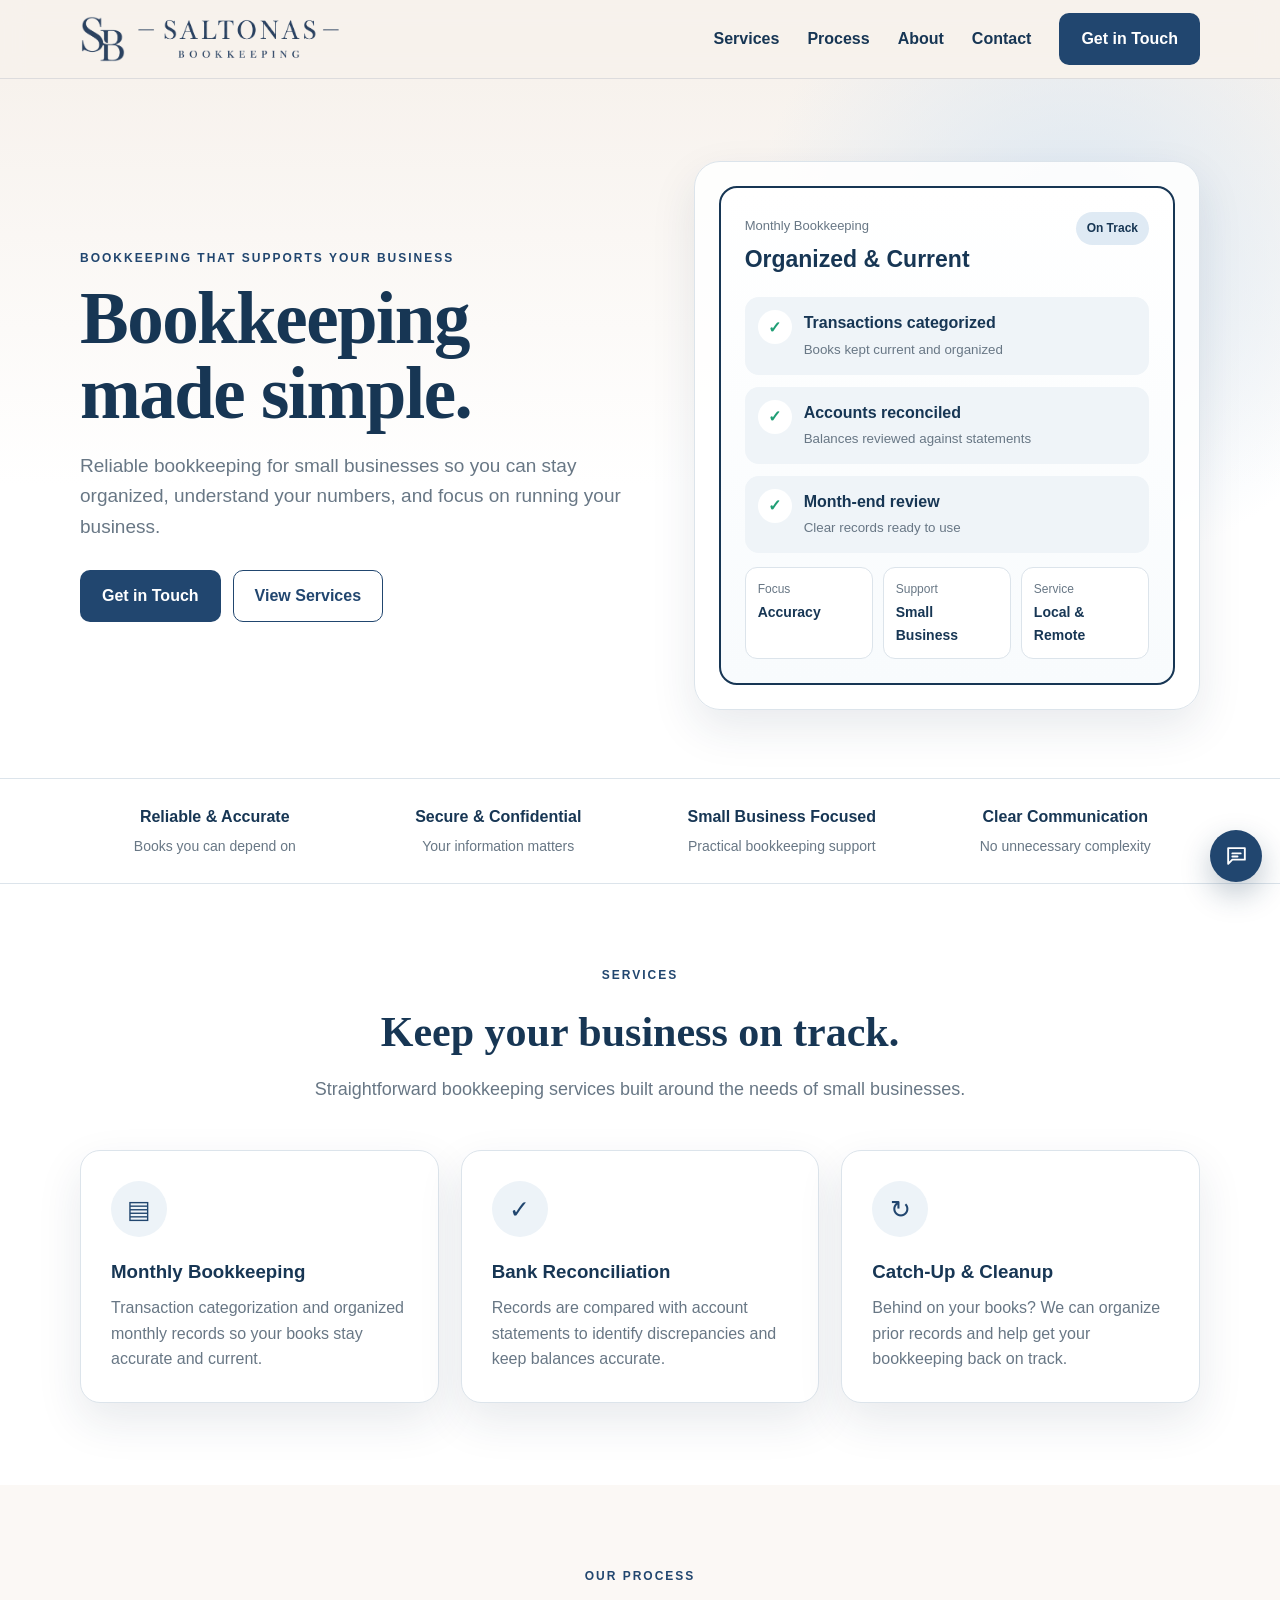
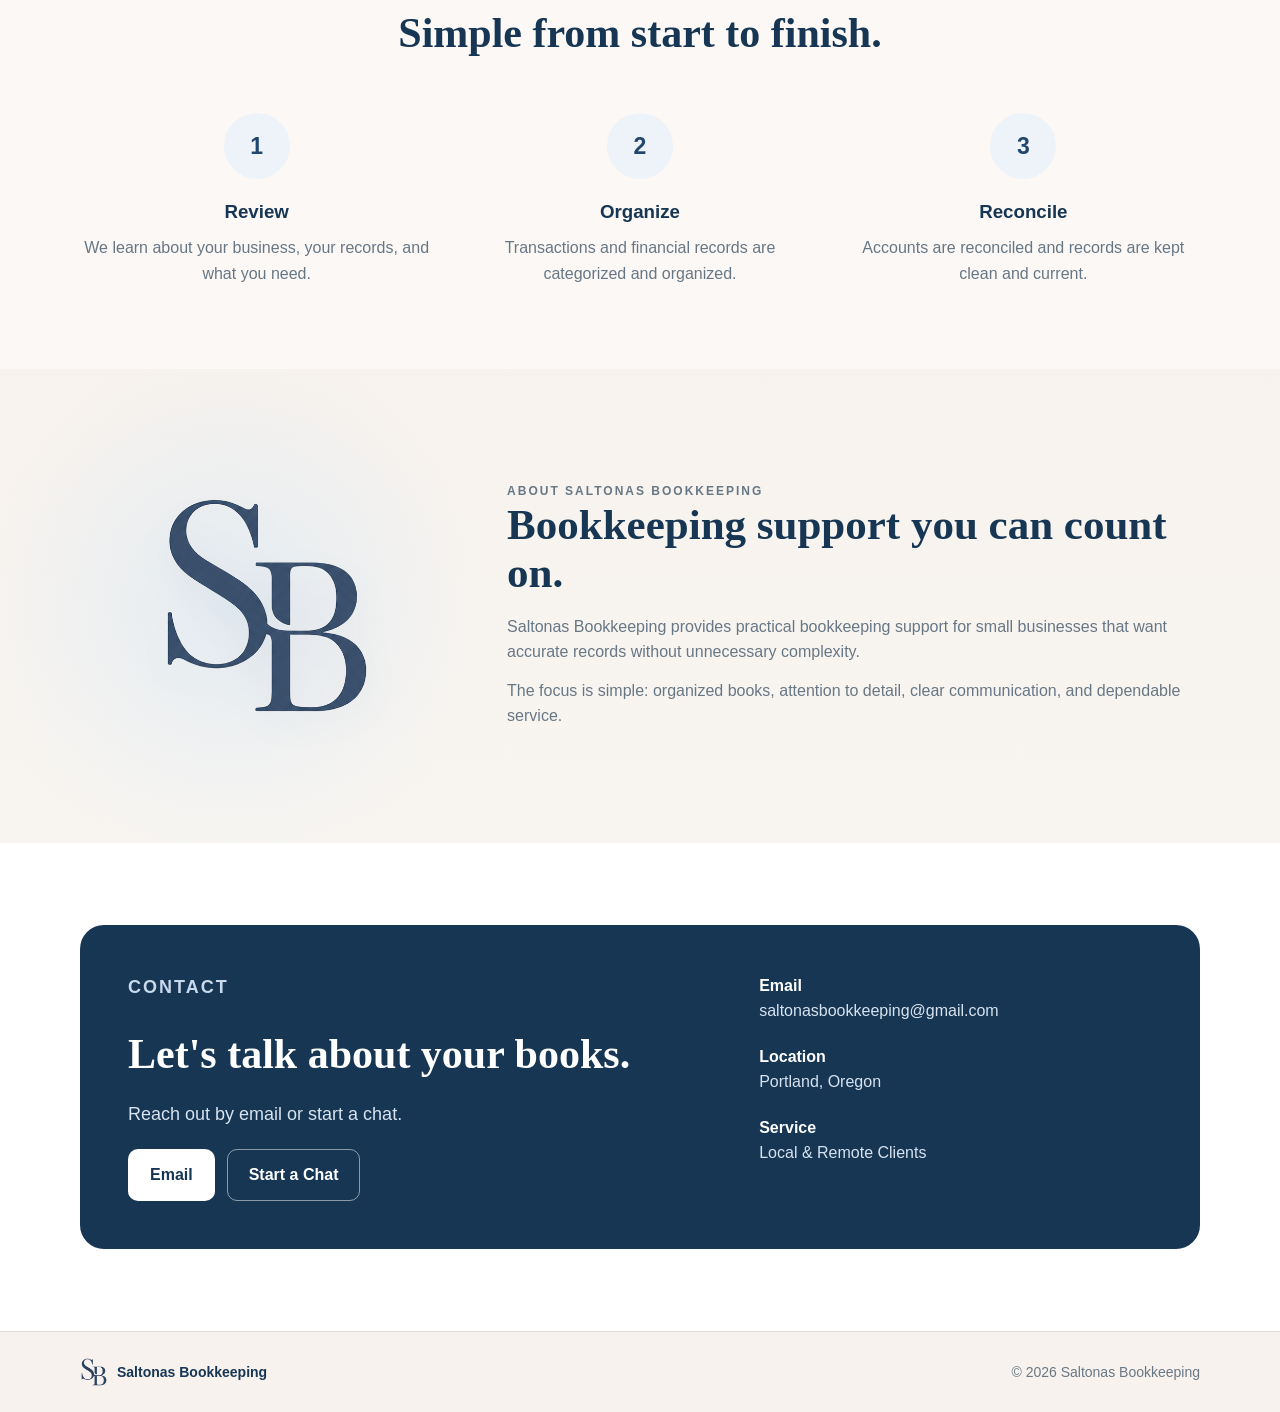
==== index.html @ 68fd4214 "Add files via upload Add Saltonas Bookkeeping website" ====
<!DOCTYPE html>
<html lang="en">
<head>
  <meta charset="UTF-8" />
  <meta name="viewport" content="width=device-width, initial-scale=1.0" />
  <meta name="theme-color" content="#f7f2ed" />
  <title>Saltonas Bookkeeping | Bookkeeping for Small Businesses</title>
  <meta name="description" content="Reliable bookkeeping for small businesses. Monthly bookkeeping, bank reconciliation, and catch-up bookkeeping." />
  <link rel="stylesheet" href="styles.css" />
</head>
<body>
  <header class="site-header">
    <div class="container header-row">
      <a class="brand" href="#top" aria-label="Saltonas Bookkeeping home">
        <img class="brand-mark" src="logo-mark-transparent.png" alt="" />
        <img class="brand-wordmark" src="logo-wordmark-transparent.png" alt="Saltonas Bookkeeping" />
      </a>

      <nav class="desktop-nav" aria-label="Primary navigation">
        <a href="#services">Services</a>
        <a href="#process">Process</a>
        <a href="#about">About</a>
        <a href="#contact">Contact</a>
      </nav>

      <a class="button header-cta" href="#contact">Get in Touch</a>

      <button class="menu-button" id="menuButton" type="button" aria-expanded="false" aria-controls="mobileMenu" aria-label="Open menu">
        <span></span><span></span><span></span>
      </button>
    </div>

    <nav class="mobile-menu" id="mobileMenu" aria-label="Mobile navigation">
      <a href="#services">Services</a>
      <a href="#process">Process</a>
      <a href="#about">About</a>
      <a href="#contact">Contact</a>
    </nav>
  </header>

  <main id="top">
    <section class="hero">
      <div class="container hero-grid">
        <div class="hero-copy">
          <p class="eyebrow">BOOKKEEPING THAT SUPPORTS YOUR BUSINESS</p>
          <h1>Bookkeeping<br />made simple.</h1>
          <p class="hero-text">
            Reliable bookkeeping for small businesses so you can stay organized,
            understand your numbers, and focus on running your business.
          </p>
          <div class="hero-actions">
            <a class="button" href="#contact">Get in Touch</a>
            <a class="button secondary" href="#services">View Services</a>
          </div>
        </div>

        <div class="hero-visual">
          <div class="hero-panel">
            <div class="hero-panel-head">
              <div>
                <span class="muted">Monthly Bookkeeping</span>
                <strong>Organized &amp; Current</strong>
              </div>
              <span class="status-pill">On Track</span>
            </div>

            <div class="checklist">
              <div class="check-row">
                <span class="check">✓</span>
                <div><strong>Transactions categorized</strong><small>Books kept current and organized</small></div>
              </div>
              <div class="check-row">
                <span class="check">✓</span>
                <div><strong>Accounts reconciled</strong><small>Balances reviewed against statements</small></div>
              </div>
              <div class="check-row">
                <span class="check">✓</span>
                <div><strong>Month-end review</strong><small>Clear records ready to use</small></div>
              </div>
            </div>

            <div class="mini-grid">
              <div><span>Focus</span><strong>Accuracy</strong></div>
              <div><span>Support</span><strong>Small Business</strong></div>
              <div><span>Service</span><strong>Local &amp; Remote</strong></div>
            </div>
          </div>
        </div>
      </div>
    </section>

    <section class="trust-strip">
      <div class="container trust-grid">
        <div class="trust-item"><strong>Reliable &amp; Accurate</strong><span>Books you can depend on</span></div>
        <div class="trust-item"><strong>Secure &amp; Confidential</strong><span>Your information matters</span></div>
        <div class="trust-item mobile-optional"><strong>Small Business Focused</strong><span>Practical bookkeeping support</span></div>
        <div class="trust-item mobile-optional"><strong>Clear Communication</strong><span>No unnecessary complexity</span></div>
      </div>
    </section>

    <section class="section services-section" id="services">
      <div class="container">
        <div class="section-heading">
          <p class="eyebrow">SERVICES</p>
          <h2>Keep your business on track.</h2>
          <p>Straightforward bookkeeping services built around the needs of small businesses.</p>
        </div>

        <div class="cards">
          <article class="card">
            <div class="icon">▤</div>
            <h3>Monthly Bookkeeping</h3>
            <p>Transaction categorization and organized monthly records so your books stay accurate and current.</p>
          </article>
          <article class="card">
            <div class="icon">✓</div>
            <h3>Bank Reconciliation</h3>
            <p>Records are compared with account statements to identify discrepancies and keep balances accurate.</p>
          </article>
          <article class="card">
            <div class="icon">↻</div>
            <h3>Catch-Up &amp; Cleanup</h3>
            <p>Behind on your books? We can organize prior records and help get your bookkeeping back on track.</p>
          </article>
        </div>
      </div>
    </section>

    <section class="section process-section" id="process">
      <div class="container">
        <div class="section-heading">
          <p class="eyebrow">OUR PROCESS</p>
          <h2>Simple from start to finish.</h2>
        </div>

        <div class="process-grid">
          <div class="step">
            <div class="step-number">1</div>
            <div><h3>Review</h3><p>We learn about your business, your records, and what you need.</p></div>
          </div>
          <div class="step">
            <div class="step-number">2</div>
            <div><h3>Organize</h3><p>Transactions and financial records are categorized and organized.</p></div>
          </div>
          <div class="step">
            <div class="step-number">3</div>
            <div><h3>Reconcile</h3><p>Accounts are reconciled and records are kept clean and current.</p></div>
          </div>
        </div>
      </div>
    </section>

    <section class="section about-section" id="about">
      <div class="container about-grid">
        <div class="about-mark-shell" aria-hidden="true">
          <img src="logo-mark-transparent.png" alt="" />
        </div>

        <div>
          <p class="eyebrow">ABOUT SALTONAS BOOKKEEPING</p>
          <h2>Bookkeeping support you can count on.</h2>
          <p>
            Saltonas Bookkeeping provides practical bookkeeping support for small businesses
            that want accurate records without unnecessary complexity.
          </p>
          <p>
            The focus is simple: organized books, attention to detail, clear communication,
            and dependable service.
          </p>
        </div>
      </div>
    </section>

    <section class="section contact-section" id="contact">
      <div class="container">
        <div class="contact-card">
          <div>
            <p class="eyebrow light">CONTACT</p>
            <h2>Let's talk about your books.</h2>
            <p>Reach out by email or start a chat.</p>
            <div class="contact-actions">
              <a class="button light-button" href="mailto:saltonasbookkeeping@gmail.com">Email</a>
              <button class="button ghost-button" type="button" onclick="openChat()">Start a Chat</button>
            </div>
          </div>

          <div class="contact-details">
            <p><strong>Email</strong><br />saltonasbookkeeping@gmail.com</p>
            <p><strong>Location</strong><br />Portland, Oregon</p>
            <p><strong>Service</strong><br />Local &amp; Remote Clients</p>
          </div>
        </div>
      </div>
    </section>
  </main>

  <a href="#contact" class="floating-chat" aria-label="Chat with Saltonas Bookkeeping">
    <svg viewBox="0 0 24 24" aria-hidden="true"><path d="M4 4h16v11H8l-4 4V4zm4 5h8M8 12h5" /></svg>
  </a>

  <footer>
    <div class="container footer-grid">
      <div class="footer-brand">
        <img src="logo-mark-transparent.png" alt="" />
        <span>Saltonas Bookkeeping</span>
      </div>
      <span>© 2026 Saltonas Bookkeeping</span>
    </div>
  </footer>

  <script>
    const menuButton = document.getElementById('menuButton');
    const mobileMenu = document.getElementById('mobileMenu');

    menuButton.addEventListener('click', () => {
      const open = mobileMenu.classList.toggle('open');
      menuButton.setAttribute('aria-expanded', String(open));
      menuButton.classList.toggle('open', open);
    });

    mobileMenu.querySelectorAll('a').forEach(a => {
      a.addEventListener('click', () => {
        mobileMenu.classList.remove('open');
        menuButton.classList.remove('open');
        menuButton.setAttribute('aria-expanded', 'false');
      });
    });

    function openChat() {
      document.getElementById('contact').scrollIntoView({behavior:'smooth'});
    }
  </script>
</body>
</html>
---- styles.css ----
:root{
  --navy:#21466f;
  --navy-dark:#173654;
  --blue:#2f5f91;
  --blue-soft:#dfeaf4;
  --paper:#f7f2ed;
  --paper-2:#fbf8f5;
  --white:#ffffff;
  --text:#2a3a49;
  --muted:#687785;
  --border:#dce4eb;
  --green:#1f9e75;
  --shadow:0 18px 45px rgba(26,53,82,.10);
  --radius:20px;
}

*{box-sizing:border-box;min-width:0}
html{scroll-behavior:smooth}
body{
  margin:0;
  overflow-x:hidden;
  font-family:Arial,Helvetica,sans-serif;
  line-height:1.6;
  color:var(--text);
  background:var(--paper);
}
img,svg{display:block;max-width:100%}
a{text-decoration:none;color:inherit}
button{font:inherit}
.container{width:min(1120px,calc(100% - 32px));margin-inline:auto}

.site-header{
  position:sticky;
  top:0;
  z-index:100;
  background:rgba(247,242,237,.95);
  border-bottom:1px solid rgba(33,70,111,.12);
  backdrop-filter:blur(12px);
}
.header-row{
  height:78px;
  display:flex;
  align-items:center;
  gap:26px;
}
.brand{
  display:flex;
  align-items:center;
  gap:10px;
  flex:0 1 auto;
}
.brand-mark{width:46px;height:46px;object-fit:contain}
.brand-wordmark{width:205px;height:auto;object-fit:contain}
.desktop-nav{
  margin-left:auto;
  display:flex;
  gap:28px;
  font-weight:700;
  color:var(--navy-dark);
}
.desktop-nav a:hover{color:var(--blue)}
.header-cta{margin-left:2px}
.mobile-menu,.menu-button{display:none}

.button{
  border:1px solid transparent;
  border-radius:10px;
  background:var(--navy);
  color:white;
  padding:12px 21px;
  font-weight:800;
  cursor:pointer;
  display:inline-flex;
  align-items:center;
  justify-content:center;
  text-align:center;
  transition:.18s ease;
}
.button:hover{background:var(--navy-dark);transform:translateY(-1px)}
.button.secondary{background:transparent;color:var(--navy);border-color:var(--navy)}
.button.secondary:hover{background:rgba(33,70,111,.06)}

.hero{
  background:
    radial-gradient(circle at 84% 24%,rgba(218,231,243,.95) 0%,transparent 27%),
    linear-gradient(180deg,var(--paper) 0%,#fff 58%);
  padding:82px 0 68px;
}
.hero-grid{
  display:grid;
  grid-template-columns:minmax(0,1.05fr) minmax(0,.95fr);
  gap:54px;
  align-items:center;
}
.eyebrow{
  margin:0 0 14px;
  color:var(--navy);
  letter-spacing:2px;
  font-size:12px;
  font-weight:900;
}
.eyebrow.light{color:#c7d9eb}
h1,h2{
  font-family:Georgia,"Times New Roman",serif;
  color:var(--navy-dark);
  margin-top:0;
}
h1{
  font-size:clamp(46px,5.7vw,74px);
  line-height:1.02;
  letter-spacing:-1.5px;
  margin-bottom:20px;
}
.hero-text{
  color:var(--muted);
  font-size:19px;
  max-width:600px;
  margin:0 0 28px;
}
.hero-actions,.contact-actions{display:flex;gap:12px;flex-wrap:wrap}

.hero-visual{
  padding:24px;
  border:1px solid var(--border);
  border-radius:26px;
  background:rgba(255,255,255,.88);
  box-shadow:var(--shadow);
}
.hero-panel{
  padding:24px;
  border:2px solid var(--navy-dark);
  border-radius:18px;
  background:linear-gradient(180deg,#fff 0%,#f8fbfd 100%);
}
.hero-panel-head{
  display:flex;
  align-items:flex-start;
  justify-content:space-between;
  gap:16px;
  margin-bottom:20px;
}
.hero-panel-head strong{display:block;color:var(--navy-dark);font-size:23px;margin-top:3px}
.muted{color:var(--muted);font-size:13px}
.status-pill{
  padding:7px 11px;
  border-radius:999px;
  background:var(--blue-soft);
  color:var(--navy-dark);
  font-size:12px;
  font-weight:800;
  white-space:nowrap;
}
.checklist{display:grid;gap:12px}
.check-row{
  display:grid;
  grid-template-columns:34px minmax(0,1fr);
  gap:12px;
  align-items:start;
  padding:13px;
  border-radius:14px;
  background:#eff4f8;
}
.check{
  width:34px;height:34px;border-radius:50%;
  display:grid;place-items:center;
  color:var(--green);background:white;font-weight:900;
}
.check-row strong{display:block;color:var(--navy-dark)}
.check-row small{color:var(--muted)}
.mini-grid{display:grid;grid-template-columns:repeat(3,minmax(0,1fr));gap:10px;margin-top:14px}
.mini-grid div{padding:12px;border:1px solid var(--border);background:white;border-radius:12px}
.mini-grid span{display:block;color:var(--muted);font-size:12px}
.mini-grid strong{display:block;color:var(--navy-dark);font-size:14px;margin-top:2px}

.trust-strip{background:white;border-block:1px solid var(--border);padding:22px 0}
.trust-grid{display:grid;grid-template-columns:repeat(4,minmax(0,1fr));gap:14px;text-align:center}
.trust-item{padding:3px 8px}
.trust-item strong{display:block;color:var(--navy-dark);margin-bottom:3px}
.trust-item span{color:var(--muted);font-size:14px}

.section{padding:82px 0}
.services-section{background:#fff}
.process-section{background:var(--paper-2)}
.section-heading{text-align:center;max-width:760px;margin:0 auto 46px}
.section-heading h2{font-size:42px;margin-bottom:9px}
.section-heading p:last-child{margin:0;color:var(--muted);font-size:18px}

.cards{display:grid;grid-template-columns:repeat(3,minmax(0,1fr));gap:22px}
.card{
  background:white;
  border:1px solid var(--border);
  border-radius:var(--radius);
  box-shadow:var(--shadow);
  padding:30px;
}
.icon{
  width:56px;height:56px;border-radius:50%;
  display:grid;place-items:center;
  color:var(--navy);background:#edf3f8;font-size:25px;margin-bottom:20px
}
.card h3,.step h3{color:var(--navy-dark);margin:0 0 8px}
.card p,.step p,.about-grid p{color:var(--muted);margin:0}

.process-grid{display:grid;grid-template-columns:repeat(3,minmax(0,1fr));gap:30px;text-align:center}
.step-number{
  width:66px;height:66px;border-radius:50%;margin:0 auto 18px;
  display:grid;place-items:center;background:#edf3f8;color:var(--navy);font-weight:900;font-size:23px
}

.about-section{
  background:
    radial-gradient(circle at 18% 50%,rgba(223,234,244,.75) 0%,transparent 24%),
    linear-gradient(180deg,var(--paper) 0%,#f8f5f1 100%);
}
.about-grid{
  display:grid;
  grid-template-columns:minmax(0,.7fr) minmax(0,1.3fr);
  gap:54px;
  align-items:center;
}
.about-mark-shell{
  min-height:310px;
  display:grid;
  place-items:center;
}
.about-mark-shell img{
  width:210px;
  opacity:.92;
  filter:drop-shadow(0 12px 24px rgba(23,54,84,.08));
}
.about-grid h2{font-size:43px;line-height:1.12;margin-bottom:16px}
.about-grid p+p{margin-top:13px}

.contact-section{background:white}
.contact-card{
  display:grid;
  grid-template-columns:minmax(0,1.2fr) minmax(0,.8fr);
  gap:42px;
  padding:48px;
  border-radius:24px;
  background:var(--navy-dark);
  color:white;
}
.contact-card h2{color:white;font-size:42px;margin-bottom:12px}
.contact-card p{color:#d7e3ee;margin:0 0 20px;font-size:18px}
.light-button{background:white;color:var(--navy-dark)}
.light-button:hover{background:#eef4f8}
.ghost-button{background:transparent;border-color:rgba(255,255,255,.5)}
.ghost-button:hover{background:rgba(255,255,255,.08)}
.contact-details p{font-size:16px;word-break:break-word}
.contact-details strong{color:white}

.floating-chat{
  position:fixed;
  right:18px;
  bottom:18px;
  width:52px;
  height:52px;
  display:grid;
  place-items:center;
  border-radius:50%;
  background:var(--navy);
  box-shadow:0 12px 30px rgba(23,54,84,.28);
  z-index:90;
}
.floating-chat svg{width:25px;height:25px;fill:none;stroke:white;stroke-width:1.8;stroke-linecap:round;stroke-linejoin:round}

footer{background:var(--paper);border-top:1px solid rgba(33,70,111,.12);padding:26px 0;color:var(--muted);font-size:14px}
.footer-grid{display:flex;align-items:center;justify-content:space-between;gap:20px;flex-wrap:wrap}
.footer-brand{display:flex;align-items:center;gap:9px;color:var(--navy-dark);font-weight:800}
.footer-brand img{width:28px;height:28px;object-fit:contain}

/* Tablet */
@media(max-width:900px){
  .brand-wordmark{width:170px}
  .desktop-nav{gap:18px}
  .hero-grid,.about-grid,.contact-card{grid-template-columns:1fr}
  .cards{grid-template-columns:1fr}
}

/* Mobile — intentionally simplified */
@media(max-width:700px){
  .container{width:min(100% - 24px,1120px)}
  .site-header{position:sticky}
  .header-row{height:64px;gap:10px}
  .brand{gap:7px}
  .brand-mark{width:38px;height:38px}
  .brand-wordmark{width:138px}
  .desktop-nav,.header-cta{display:none}

  .menu-button{
    margin-left:auto;
    display:flex;
    width:42px;height:42px;
    padding:9px;
    border:1px solid rgba(33,70,111,.18);
    border-radius:10px;
    background:rgba(255,255,255,.65);
    flex-direction:column;
    justify-content:center;
    gap:5px;
    cursor:pointer;
  }
  .menu-button span{
    width:100%;height:2px;background:var(--navy-dark);border-radius:2px;transition:.18s ease;
  }
  .mobile-menu{
    display:none;
    position:absolute;
    left:12px;right:12px;top:58px;
    padding:10px;
    border:1px solid var(--border);
    border-radius:14px;
    background:rgba(255,255,255,.98);
    box-shadow:var(--shadow);
  }
  .mobile-menu.open{display:grid}
  .mobile-menu a{
    padding:11px 12px;
    border-radius:9px;
    font-weight:800;
    color:var(--navy-dark);
  }
  .mobile-menu a:hover{background:#edf3f8}

  .hero{padding:44px 0 42px}
  .hero-grid{display:block}
  .hero-visual{display:none}
  h1{font-size:42px;letter-spacing:-.8px;margin-bottom:15px}
  .eyebrow{font-size:11px;letter-spacing:1.5px}
  .hero-text{font-size:17px;margin-bottom:23px}
  .hero-actions{flex-direction:column}
  .hero-actions .button{width:100%}

  .trust-strip{padding:18px 0}
  .trust-grid{grid-template-columns:1fr 1fr;gap:10px}
  .trust-item{padding:9px 7px;border:1px solid var(--border);border-radius:12px;background:#fff}
  .trust-item strong{font-size:13px}
  .trust-item span{font-size:12px}
  .mobile-optional{display:none}

  .section{padding:54px 0}
  .section-heading{margin-bottom:30px;text-align:left}
  .section-heading h2{font-size:32px}
  .section-heading p:last-child{font-size:16px}
  .cards{gap:14px}
  .card{padding:21px}
  .icon{width:48px;height:48px;font-size:21px;margin-bottom:14px}

  .process-grid{display:grid;grid-template-columns:1fr;gap:14px;text-align:left}
  .step{
    display:grid;
    grid-template-columns:48px minmax(0,1fr);
    gap:14px;
    align-items:start;
    padding:18px;
    border:1px solid var(--border);
    border-radius:14px;
    background:white;
  }
  .step-number{width:48px;height:48px;margin:0;font-size:18px}

  .about-grid{display:block}
  .about-mark-shell{display:none}
  .about-grid h2{font-size:32px}

  .contact-card{padding:26px;gap:25px}
  .contact-card h2{font-size:32px}
  .contact-card p{font-size:16px}
  .contact-actions{flex-direction:column}
  .contact-actions .button{width:100%}

  .floating-chat{width:48px;height:48px;right:12px;bottom:12px}

  footer{padding:20px 0}
  .footer-grid{display:block;text-align:center}
  .footer-brand{justify-content:center;margin-bottom:6px}
}

/* Very small phones */
@media(max-width:390px){
  .container{width:min(100% - 20px,1120px)}
  .brand-mark{width:34px;height:34px}
  .brand-wordmark{width:125px}
  h1{font-size:37px}
  .hero-text{font-size:16px}
  .trust-grid{grid-template-columns:1fr}
  .section-heading h2,.about-grid h2,.contact-card h2{font-size:29px}
}
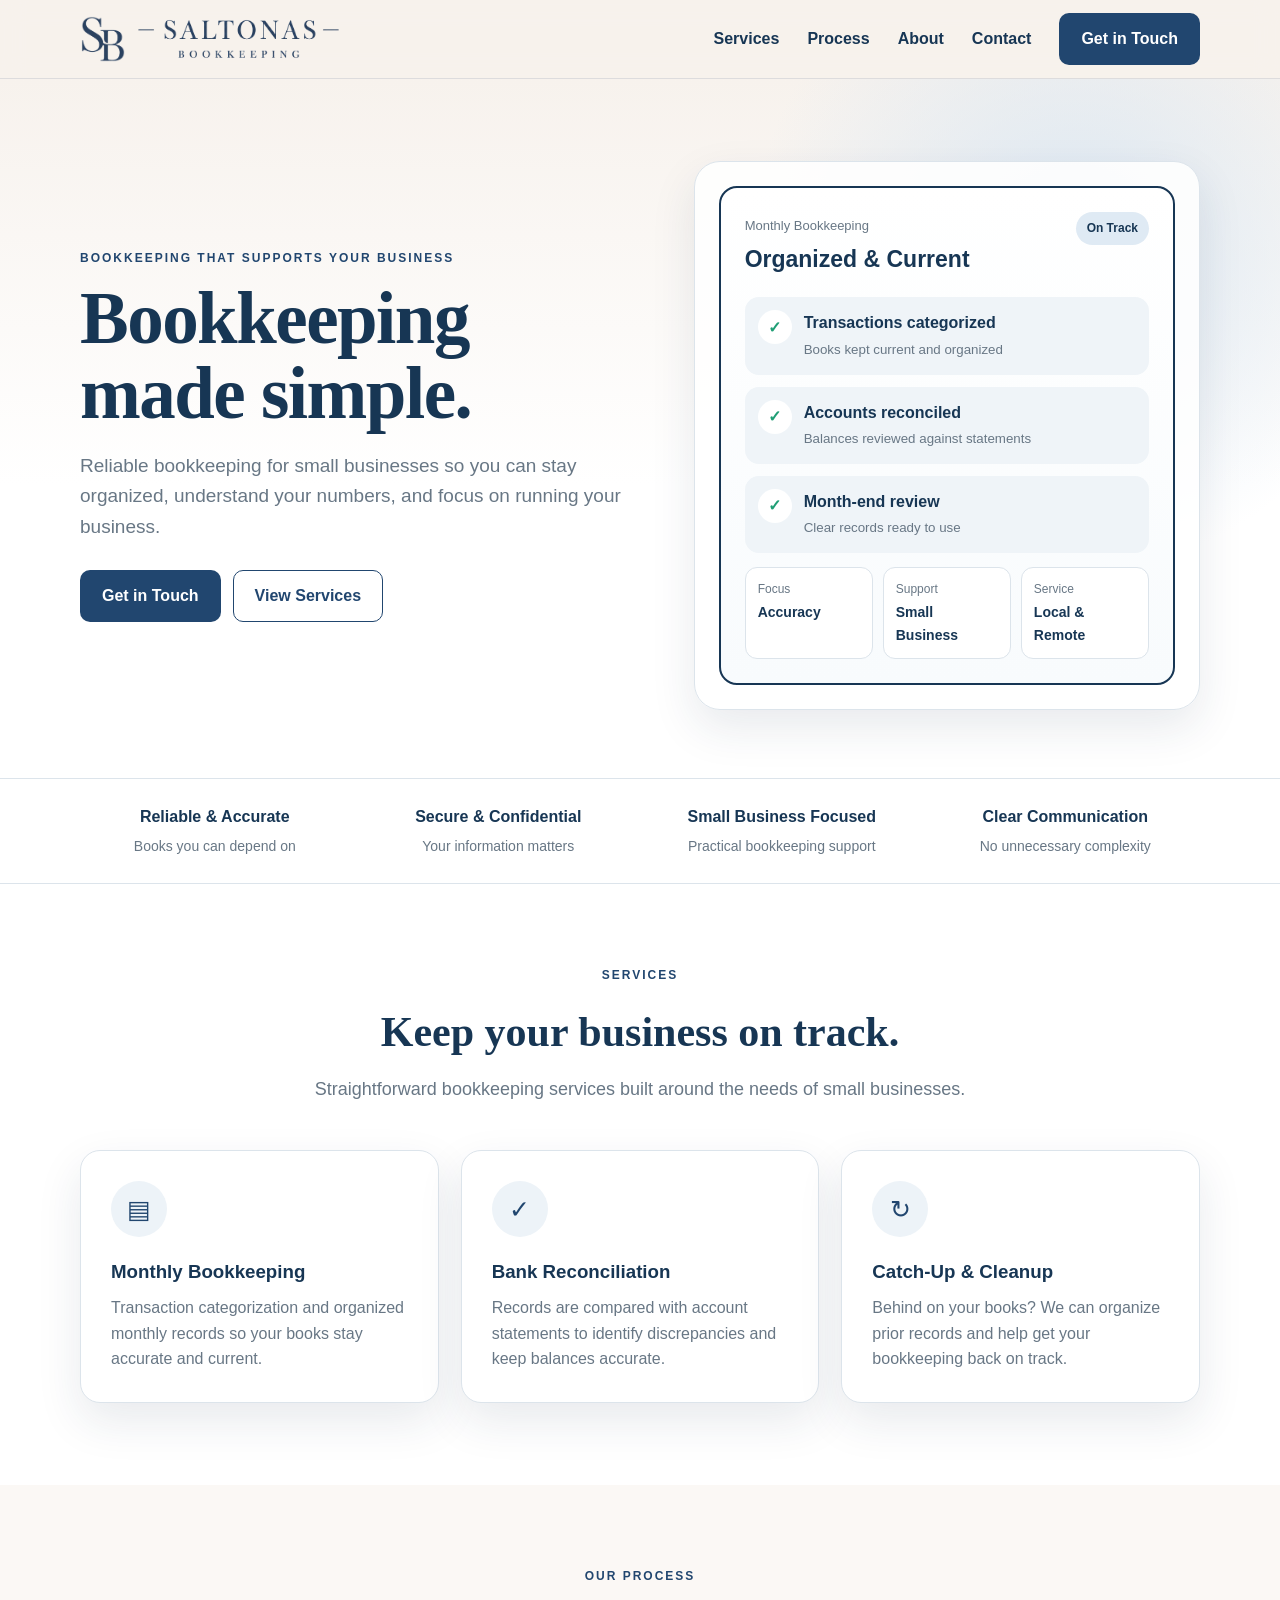
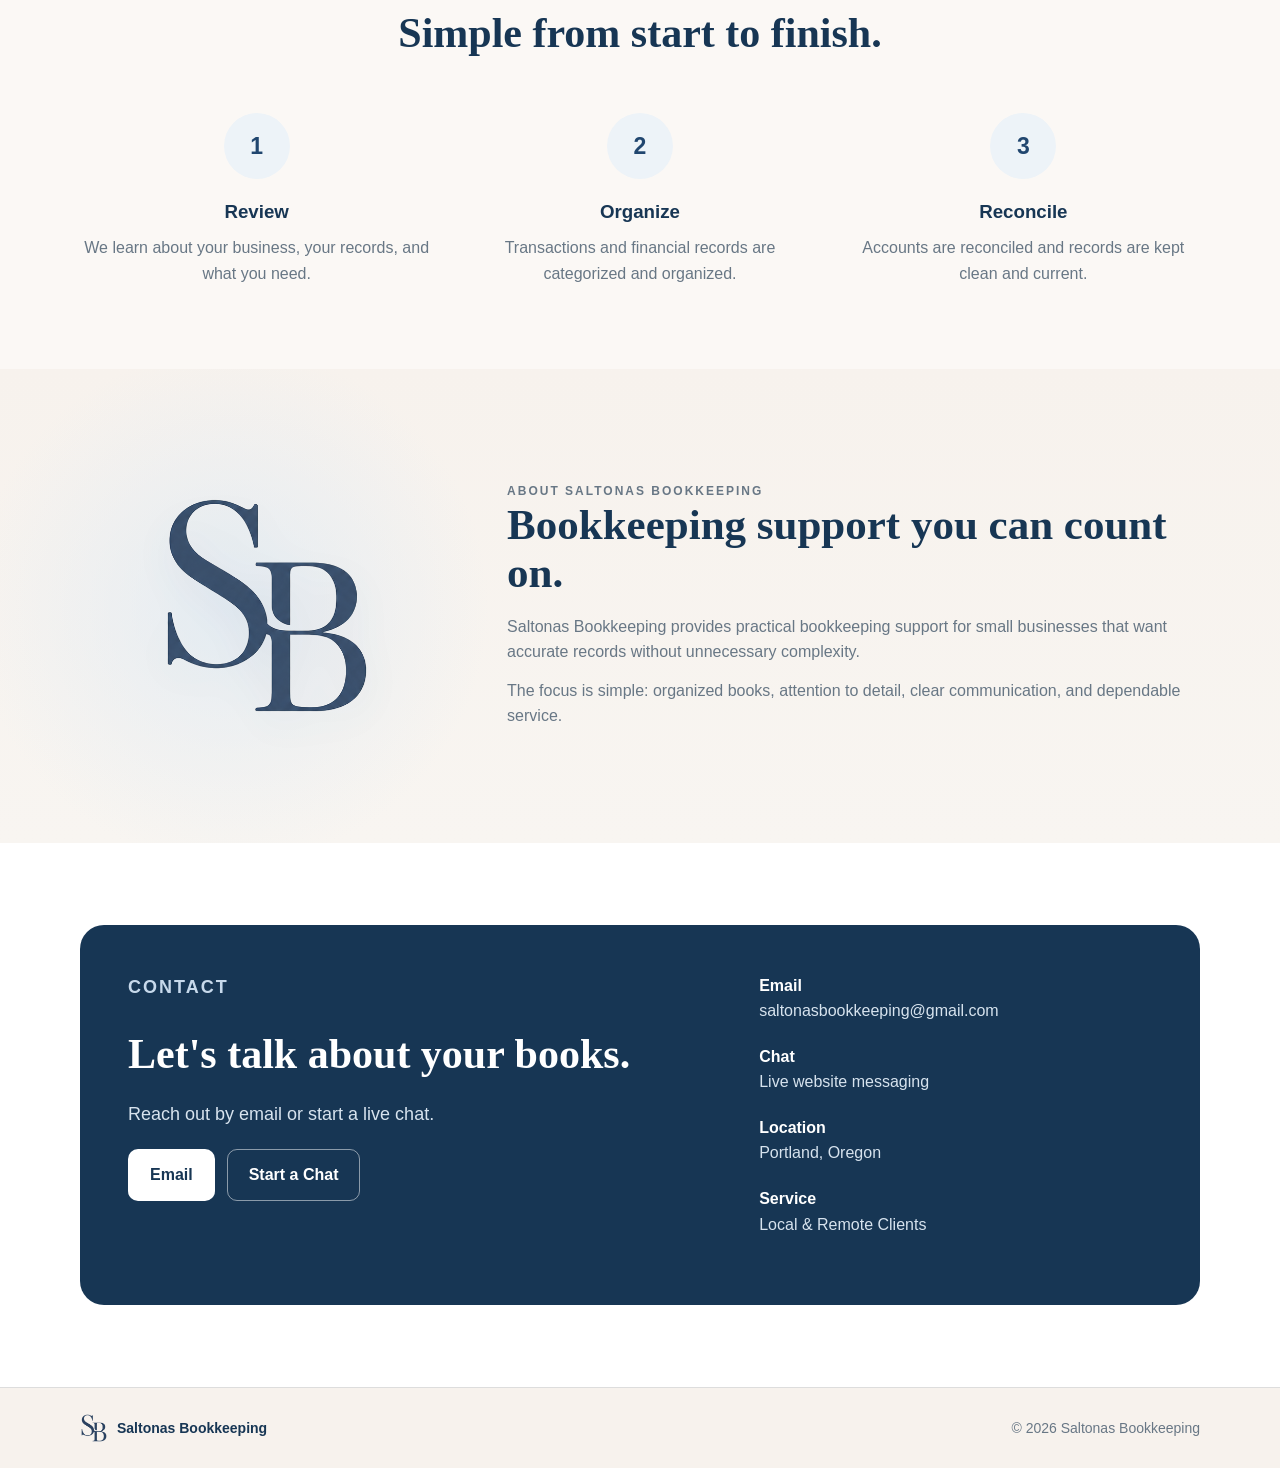
==== commit c0a70bed: "Add files via upload crisp added, other small fixes" ====
--- a/index.html
+++ b/index.html
@@ -25,7 +25,8 @@
 
       <a class="button header-cta" href="#contact">Get in Touch</a>
 
-      <button class="menu-button" id="menuButton" type="button" aria-expanded="false" aria-controls="mobileMenu" aria-label="Open menu">
+      <button class="menu-button" id="menuButton" type="button"
+              aria-expanded="false" aria-controls="mobileMenu" aria-label="Open menu">
         <span></span><span></span><span></span>
       </button>
     </div>
@@ -67,15 +68,24 @@
             <div class="checklist">
               <div class="check-row">
                 <span class="check">✓</span>
-                <div><strong>Transactions categorized</strong><small>Books kept current and organized</small></div>
+                <div>
+                  <strong>Transactions categorized</strong>
+                  <small>Books kept current and organized</small>
+                </div>
               </div>
               <div class="check-row">
                 <span class="check">✓</span>
-                <div><strong>Accounts reconciled</strong><small>Balances reviewed against statements</small></div>
+                <div>
+                  <strong>Accounts reconciled</strong>
+                  <small>Balances reviewed against statements</small>
+                </div>
               </div>
               <div class="check-row">
                 <span class="check">✓</span>
-                <div><strong>Month-end review</strong><small>Clear records ready to use</small></div>
+                <div>
+                  <strong>Month-end review</strong>
+                  <small>Clear records ready to use</small>
+                </div>
               </div>
             </div>
 
@@ -91,10 +101,22 @@
 
     <section class="trust-strip">
       <div class="container trust-grid">
-        <div class="trust-item"><strong>Reliable &amp; Accurate</strong><span>Books you can depend on</span></div>
-        <div class="trust-item"><strong>Secure &amp; Confidential</strong><span>Your information matters</span></div>
-        <div class="trust-item mobile-optional"><strong>Small Business Focused</strong><span>Practical bookkeeping support</span></div>
-        <div class="trust-item mobile-optional"><strong>Clear Communication</strong><span>No unnecessary complexity</span></div>
+        <div class="trust-item">
+          <strong>Reliable &amp; Accurate</strong>
+          <span>Books you can depend on</span>
+        </div>
+        <div class="trust-item">
+          <strong>Secure &amp; Confidential</strong>
+          <span>Your information matters</span>
+        </div>
+        <div class="trust-item mobile-optional">
+          <strong>Small Business Focused</strong>
+          <span>Practical bookkeeping support</span>
+        </div>
+        <div class="trust-item mobile-optional">
+          <strong>Clear Communication</strong>
+          <span>No unnecessary complexity</span>
+        </div>
       </div>
     </section>
 
@@ -112,11 +134,13 @@
             <h3>Monthly Bookkeeping</h3>
             <p>Transaction categorization and organized monthly records so your books stay accurate and current.</p>
           </article>
+
           <article class="card">
             <div class="icon">✓</div>
             <h3>Bank Reconciliation</h3>
             <p>Records are compared with account statements to identify discrepancies and keep balances accurate.</p>
           </article>
+
           <article class="card">
             <div class="icon">↻</div>
             <h3>Catch-Up &amp; Cleanup</h3>
@@ -136,15 +160,26 @@
         <div class="process-grid">
           <div class="step">
             <div class="step-number">1</div>
-            <div><h3>Review</h3><p>We learn about your business, your records, and what you need.</p></div>
-          </div>
+            <div>
+              <h3>Review</h3>
+              <p>We learn about your business, your records, and what you need.</p>
+            </div>
+          </div>
+
           <div class="step">
             <div class="step-number">2</div>
-            <div><h3>Organize</h3><p>Transactions and financial records are categorized and organized.</p></div>
-          </div>
+            <div>
+              <h3>Organize</h3>
+              <p>Transactions and financial records are categorized and organized.</p>
+            </div>
+          </div>
+
           <div class="step">
             <div class="step-number">3</div>
-            <div><h3>Reconcile</h3><p>Accounts are reconciled and records are kept clean and current.</p></div>
+            <div>
+              <h3>Reconcile</h3>
+              <p>Accounts are reconciled and records are kept clean and current.</p>
+            </div>
           </div>
         </div>
       </div>
@@ -177,15 +212,21 @@
           <div>
             <p class="eyebrow light">CONTACT</p>
             <h2>Let's talk about your books.</h2>
-            <p>Reach out by email or start a chat.</p>
+            <p>Reach out by email or start a live chat.</p>
+
             <div class="contact-actions">
-              <a class="button light-button" href="mailto:saltonasbookkeeping@gmail.com">Email</a>
-              <button class="button ghost-button" type="button" onclick="openChat()">Start a Chat</button>
+              <a class="button light-button"
+                 href="mailto:saltonasbookkeeping@gmail.com">Email</a>
+
+              <button class="button ghost-button"
+                      id="openCrispChat"
+                      type="button">Start a Chat</button>
             </div>
           </div>
 
           <div class="contact-details">
             <p><strong>Email</strong><br />saltonasbookkeeping@gmail.com</p>
+            <p><strong>Chat</strong><br />Live website messaging</p>
             <p><strong>Location</strong><br />Portland, Oregon</p>
             <p><strong>Service</strong><br />Local &amp; Remote Clients</p>
           </div>
@@ -193,10 +234,6 @@
       </div>
     </section>
   </main>
-
-  <a href="#contact" class="floating-chat" aria-label="Chat with Saltonas Bookkeeping">
-    <svg viewBox="0 0 24 24" aria-hidden="true"><path d="M4 4h16v11H8l-4 4V4zm4 5h8M8 12h5" /></svg>
-  </a>
 
   <footer>
     <div class="container footer-grid">
@@ -208,27 +245,40 @@
     </div>
   </footer>
 
+  <!-- Crisp live chat -->
+  <script type="text/javascript">
+    window.$crisp = [];
+    window.CRISP_WEBSITE_ID = "065532e3-46c1-4eea-9bdc-8df2158b2deb";
+    (function() {
+      var d = document;
+      var s = d.createElement("script");
+      s.src = "https://client.crisp.chat/l.js";
+      s.async = 1;
+      d.getElementsByTagName("head")[0].appendChild(s);
+    })();
+  </script>
+
   <script>
-    const menuButton = document.getElementById('menuButton');
-    const mobileMenu = document.getElementById('mobileMenu');
-
-    menuButton.addEventListener('click', () => {
-      const open = mobileMenu.classList.toggle('open');
-      menuButton.setAttribute('aria-expanded', String(open));
-      menuButton.classList.toggle('open', open);
+    const menuButton = document.getElementById("menuButton");
+    const mobileMenu = document.getElementById("mobileMenu");
+    const openCrispChat = document.getElementById("openCrispChat");
+
+    menuButton.addEventListener("click", () => {
+      const open = mobileMenu.classList.toggle("open");
+      menuButton.setAttribute("aria-expanded", String(open));
     });
 
-    mobileMenu.querySelectorAll('a').forEach(a => {
-      a.addEventListener('click', () => {
-        mobileMenu.classList.remove('open');
-        menuButton.classList.remove('open');
-        menuButton.setAttribute('aria-expanded', 'false');
+    mobileMenu.querySelectorAll("a").forEach((link) => {
+      link.addEventListener("click", () => {
+        mobileMenu.classList.remove("open");
+        menuButton.setAttribute("aria-expanded", "false");
       });
     });
 
-    function openChat() {
-      document.getElementById('contact').scrollIntoView({behavior:'smooth'});
-    }
+    openCrispChat.addEventListener("click", () => {
+      window.$crisp = window.$crisp || [];
+      window.$crisp.push(["do", "chat:open"]);
+    });
   </script>
 </body>
 </html>
--- a/styles.css
+++ b/styles.css
@@ -250,21 +250,6 @@
 .contact-details p{font-size:16px;word-break:break-word}
 .contact-details strong{color:white}
 
-.floating-chat{
-  position:fixed;
-  right:18px;
-  bottom:18px;
-  width:52px;
-  height:52px;
-  display:grid;
-  place-items:center;
-  border-radius:50%;
-  background:var(--navy);
-  box-shadow:0 12px 30px rgba(23,54,84,.28);
-  z-index:90;
-}
-.floating-chat svg{width:25px;height:25px;fill:none;stroke:white;stroke-width:1.8;stroke-linecap:round;stroke-linejoin:round}
-
 footer{background:var(--paper);border-top:1px solid rgba(33,70,111,.12);padding:26px 0;color:var(--muted);font-size:14px}
 .footer-grid{display:flex;align-items:center;justify-content:space-between;gap:20px;flex-wrap:wrap}
 .footer-brand{display:flex;align-items:center;gap:9px;color:var(--navy-dark);font-weight:800}
@@ -281,7 +266,6 @@
 /* Mobile — intentionally simplified */
 @media(max-width:700px){
   .container{width:min(100% - 24px,1120px)}
-  .site-header{position:sticky}
   .header-row{height:64px;gap:10px}
   .brand{gap:7px}
   .brand-mark{width:38px;height:38px}
@@ -302,7 +286,7 @@
     cursor:pointer;
   }
   .menu-button span{
-    width:100%;height:2px;background:var(--navy-dark);border-radius:2px;transition:.18s ease;
+    width:100%;height:2px;background:var(--navy-dark);border-radius:2px;
   }
   .mobile-menu{
     display:none;
@@ -370,8 +354,6 @@
   .contact-actions{flex-direction:column}
   .contact-actions .button{width:100%}
 
-  .floating-chat{width:48px;height:48px;right:12px;bottom:12px}
-
   footer{padding:20px 0}
   .footer-grid{display:block;text-align:center}
   .footer-brand{justify-content:center;margin-bottom:6px}
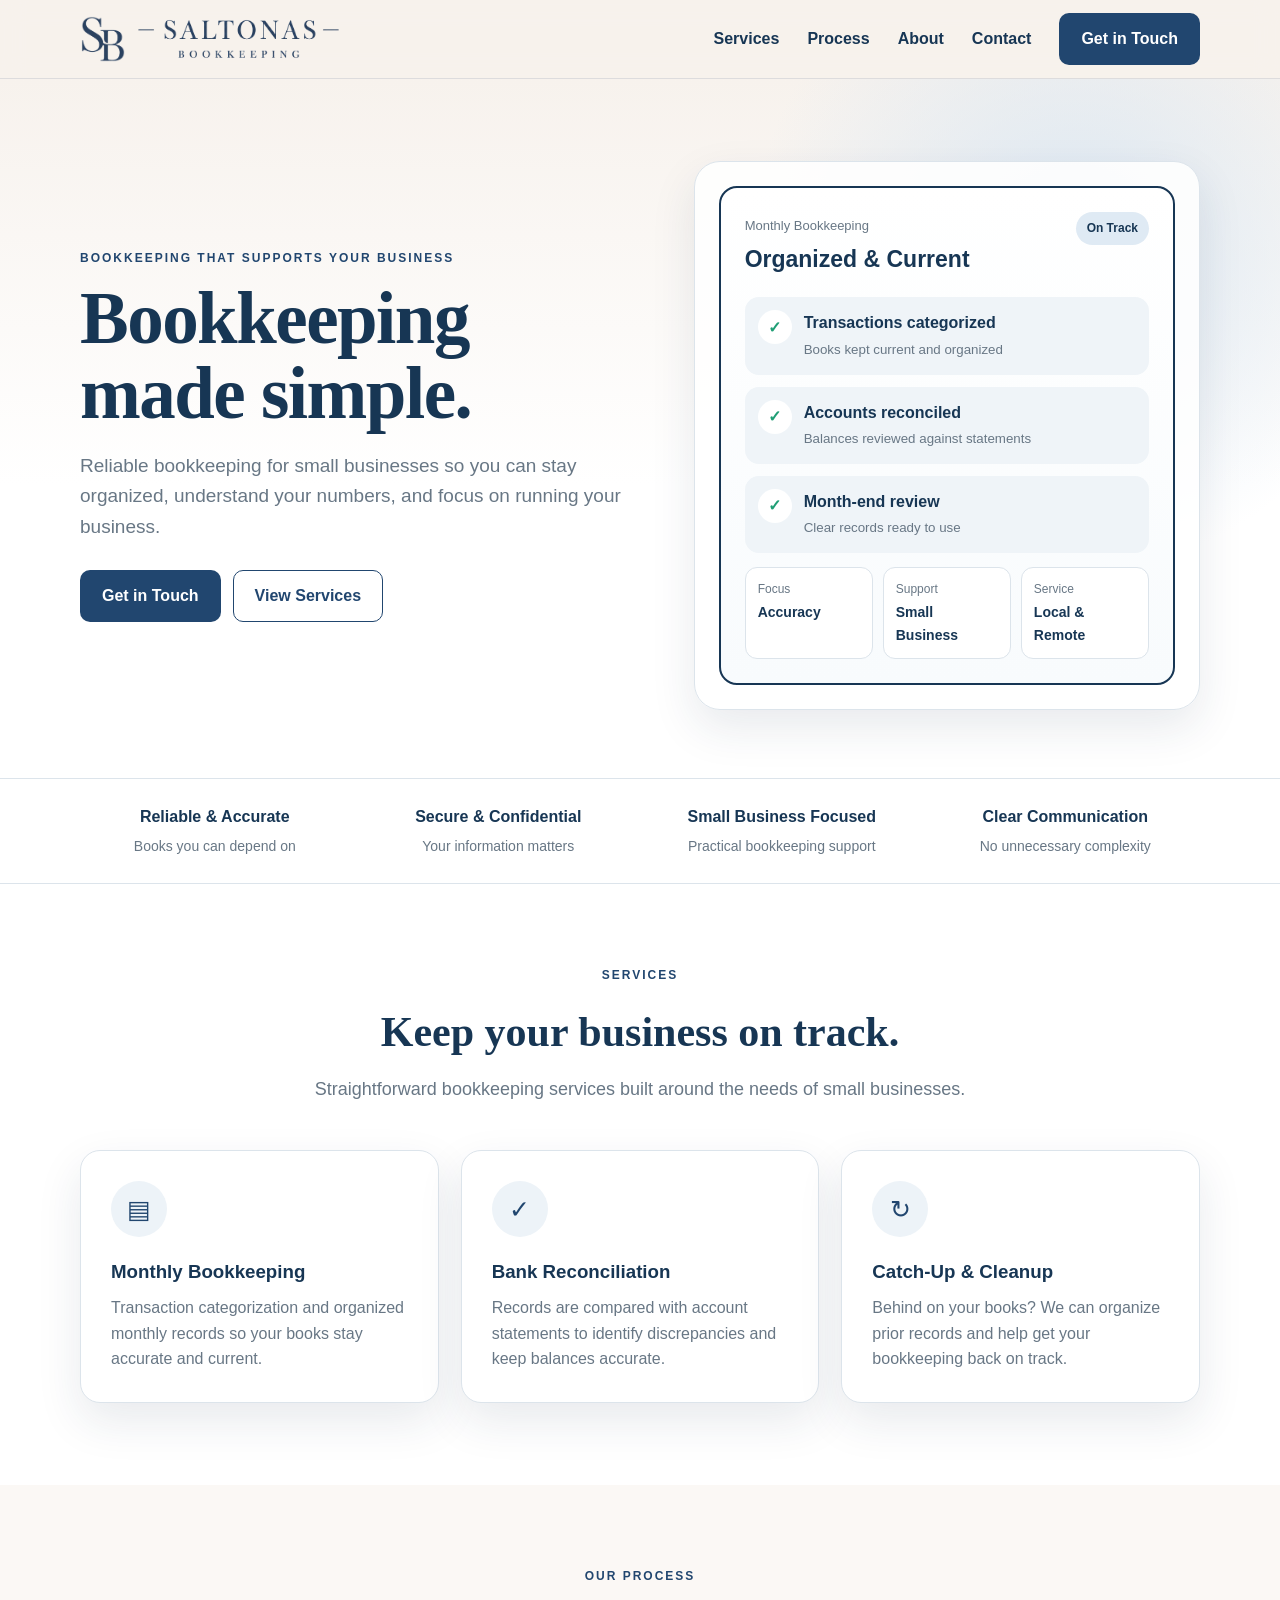
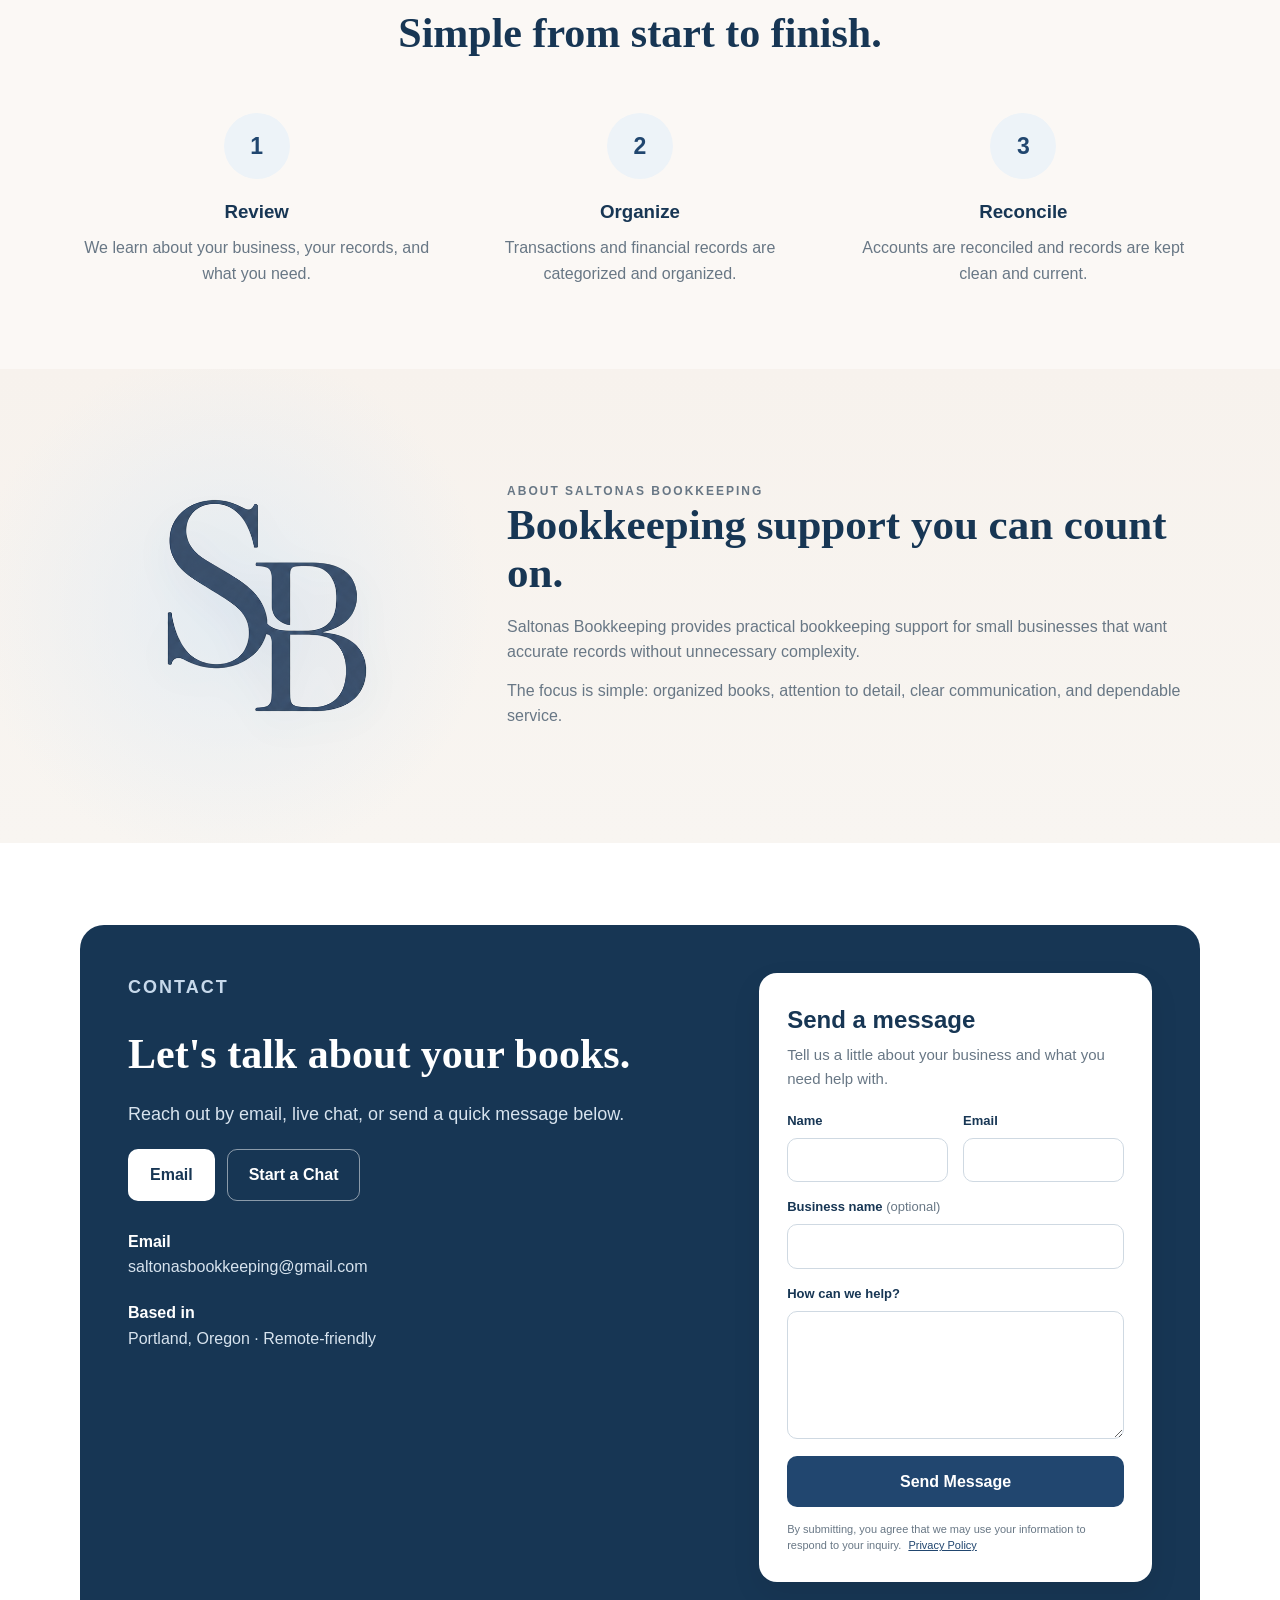
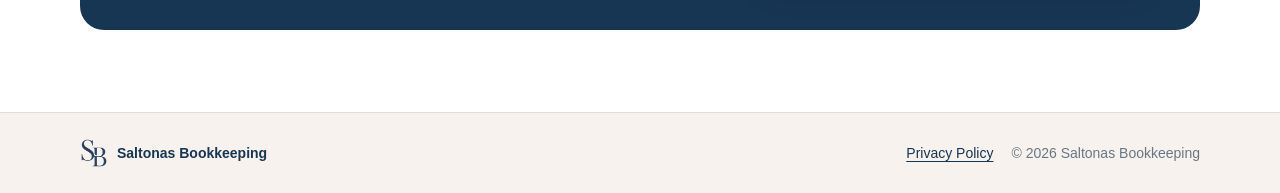
==== commit 3b8f6c33: "Add files via upload ver 8.1 updates added Privacy policy Contact form Favicon" ====
--- a/index.html
+++ b/index.html
@@ -6,6 +6,11 @@
   <meta name="theme-color" content="#f7f2ed" />
   <title>Saltonas Bookkeeping | Bookkeeping for Small Businesses</title>
   <meta name="description" content="Reliable bookkeeping for small businesses. Monthly bookkeeping, bank reconciliation, and catch-up bookkeeping." />
+  <link rel="icon" href="favicon.ico" sizes="any" />
+  <link rel="icon" type="image/png" sizes="32x32" href="favicon-32x32.png" />
+  <link rel="apple-touch-icon" sizes="180x180" href="apple-touch-icon.png" />
+  <link rel="manifest" href="site.webmanifest" />
+  <link rel="canonical" href="https://saltonasbookkeeping.com/" />
   <link rel="stylesheet" href="styles.css" />
 </head>
 <body>
@@ -17,13 +22,13 @@
       </a>
 
       <nav class="desktop-nav" aria-label="Primary navigation">
-        <a href="#services">Services</a>
-        <a href="#process">Process</a>
-        <a href="#about">About</a>
-        <a href="#contact">Contact</a>
+        <a href="#services" data-i18n="nav_services">Services</a>
+        <a href="#process" data-i18n="nav_process">Process</a>
+        <a href="#about" data-i18n="nav_about">About</a>
+        <a href="#contact" data-i18n="nav_contact">Contact</a>
       </nav>
 
-      <a class="button header-cta" href="#contact">Get in Touch</a>
+      <a class="button header-cta" href="#contact" data-i18n="get_in_touch">Get in Touch</a>
 
       <button class="menu-button" id="menuButton" type="button"
               aria-expanded="false" aria-controls="mobileMenu" aria-label="Open menu">
@@ -32,10 +37,10 @@
     </div>
 
     <nav class="mobile-menu" id="mobileMenu" aria-label="Mobile navigation">
-      <a href="#services">Services</a>
-      <a href="#process">Process</a>
-      <a href="#about">About</a>
-      <a href="#contact">Contact</a>
+      <a href="#services" data-i18n="nav_services">Services</a>
+      <a href="#process" data-i18n="nav_process">Process</a>
+      <a href="#about" data-i18n="nav_about">About</a>
+      <a href="#contact" data-i18n="nav_contact">Contact</a>
     </nav>
   </header>
 
@@ -43,15 +48,15 @@
     <section class="hero">
       <div class="container hero-grid">
         <div class="hero-copy">
-          <p class="eyebrow">BOOKKEEPING THAT SUPPORTS YOUR BUSINESS</p>
-          <h1>Bookkeeping<br />made simple.</h1>
-          <p class="hero-text">
+          <p class="eyebrow" data-i18n="hero_eyebrow">BOOKKEEPING THAT SUPPORTS YOUR BUSINESS</p>
+          <h1 data-i18n-html="hero_title">Bookkeeping<br />made simple.</h1>
+          <p class="hero-text" data-i18n="hero_text">
             Reliable bookkeeping for small businesses so you can stay organized,
             understand your numbers, and focus on running your business.
           </p>
           <div class="hero-actions">
-            <a class="button" href="#contact">Get in Touch</a>
-            <a class="button secondary" href="#services">View Services</a>
+            <a class="button" href="#contact" data-i18n="get_in_touch">Get in Touch</a>
+            <a class="button secondary" href="#services" data-i18n="view_services">View Services</a>
           </div>
         </div>
 
@@ -59,40 +64,40 @@
           <div class="hero-panel">
             <div class="hero-panel-head">
               <div>
-                <span class="muted">Monthly Bookkeeping</span>
-                <strong>Organized &amp; Current</strong>
+                <span class="muted" data-i18n="monthly_bookkeeping">Monthly Bookkeeping</span>
+                <strong data-i18n="organized_current">Organized &amp; Current</strong>
               </div>
-              <span class="status-pill">On Track</span>
+              <span class="status-pill" data-i18n="on_track">On Track</span>
             </div>
 
             <div class="checklist">
               <div class="check-row">
                 <span class="check">✓</span>
                 <div>
-                  <strong>Transactions categorized</strong>
-                  <small>Books kept current and organized</small>
+                  <strong data-i18n="transactions_categorized">Transactions categorized</strong>
+                  <small data-i18n="books_current">Books kept current and organized</small>
                 </div>
               </div>
               <div class="check-row">
                 <span class="check">✓</span>
                 <div>
-                  <strong>Accounts reconciled</strong>
-                  <small>Balances reviewed against statements</small>
+                  <strong data-i18n="accounts_reconciled">Accounts reconciled</strong>
+                  <small data-i18n="balances_reviewed">Balances reviewed against statements</small>
                 </div>
               </div>
               <div class="check-row">
                 <span class="check">✓</span>
                 <div>
-                  <strong>Month-end review</strong>
-                  <small>Clear records ready to use</small>
+                  <strong data-i18n="month_end_review">Month-end review</strong>
+                  <small data-i18n="records_ready">Clear records ready to use</small>
                 </div>
               </div>
             </div>
 
             <div class="mini-grid">
-              <div><span>Focus</span><strong>Accuracy</strong></div>
-              <div><span>Support</span><strong>Small Business</strong></div>
-              <div><span>Service</span><strong>Local &amp; Remote</strong></div>
+              <div><span data-i18n="focus">Focus</span><strong data-i18n="accuracy">Accuracy</strong></div>
+              <div><span data-i18n="support">Support</span><strong data-i18n="small_business">Small Business</strong></div>
+              <div><span data-i18n="service">Service</span><strong data-i18n="local_remote">Local &amp; Remote</strong></div>
             </div>
           </div>
         </div>
@@ -102,20 +107,20 @@
     <section class="trust-strip">
       <div class="container trust-grid">
         <div class="trust-item">
-          <strong>Reliable &amp; Accurate</strong>
-          <span>Books you can depend on</span>
+          <strong data-i18n="reliable_accurate">Reliable &amp; Accurate</strong>
+          <span data-i18n="dependable_books">Books you can depend on</span>
         </div>
         <div class="trust-item">
-          <strong>Secure &amp; Confidential</strong>
-          <span>Your information matters</span>
+          <strong data-i18n="secure_confidential">Secure &amp; Confidential</strong>
+          <span data-i18n="info_matters">Your information matters</span>
         </div>
         <div class="trust-item mobile-optional">
-          <strong>Small Business Focused</strong>
-          <span>Practical bookkeeping support</span>
+          <strong data-i18n="small_business_focused">Small Business Focused</strong>
+          <span data-i18n="practical_support">Practical bookkeeping support</span>
         </div>
         <div class="trust-item mobile-optional">
-          <strong>Clear Communication</strong>
-          <span>No unnecessary complexity</span>
+          <strong data-i18n="clear_communication">Clear Communication</strong>
+          <span data-i18n="no_complexity">No unnecessary complexity</span>
         </div>
       </div>
     </section>
@@ -123,28 +128,28 @@
     <section class="section services-section" id="services">
       <div class="container">
         <div class="section-heading">
-          <p class="eyebrow">SERVICES</p>
-          <h2>Keep your business on track.</h2>
-          <p>Straightforward bookkeeping services built around the needs of small businesses.</p>
+          <p class="eyebrow" data-i18n="services_eyebrow">SERVICES</p>
+          <h2 data-i18n="services_title">Keep your business on track.</h2>
+          <p data-i18n="services_intro">Straightforward bookkeeping services built around the needs of small businesses.</p>
         </div>
 
         <div class="cards">
           <article class="card">
             <div class="icon">▤</div>
-            <h3>Monthly Bookkeeping</h3>
-            <p>Transaction categorization and organized monthly records so your books stay accurate and current.</p>
+            <h3 data-i18n="monthly_bookkeeping">Monthly Bookkeeping</h3>
+            <p data-i18n="monthly_desc">Transaction categorization and organized monthly records so your books stay accurate and current.</p>
           </article>
 
           <article class="card">
             <div class="icon">✓</div>
-            <h3>Bank Reconciliation</h3>
-            <p>Records are compared with account statements to identify discrepancies and keep balances accurate.</p>
+            <h3 data-i18n="bank_reconciliation">Bank Reconciliation</h3>
+            <p data-i18n="bank_desc">Records are compared with account statements to identify discrepancies and keep balances accurate.</p>
           </article>
 
           <article class="card">
             <div class="icon">↻</div>
-            <h3>Catch-Up &amp; Cleanup</h3>
-            <p>Behind on your books? We can organize prior records and help get your bookkeeping back on track.</p>
+            <h3 data-i18n="catchup_cleanup">Catch-Up &amp; Cleanup</h3>
+            <p data-i18n="catchup_desc">Behind on your books? We can organize prior records and help get your bookkeeping back on track.</p>
           </article>
         </div>
       </div>
@@ -153,32 +158,32 @@
     <section class="section process-section" id="process">
       <div class="container">
         <div class="section-heading">
-          <p class="eyebrow">OUR PROCESS</p>
-          <h2>Simple from start to finish.</h2>
+          <p class="eyebrow" data-i18n="process_eyebrow">OUR PROCESS</p>
+          <h2 data-i18n="process_title">Simple from start to finish.</h2>
         </div>
 
         <div class="process-grid">
           <div class="step">
             <div class="step-number">1</div>
             <div>
-              <h3>Review</h3>
-              <p>We learn about your business, your records, and what you need.</p>
+              <h3 data-i18n="review">Review</h3>
+              <p data-i18n="review_desc">We learn about your business, your records, and what you need.</p>
             </div>
           </div>
 
           <div class="step">
             <div class="step-number">2</div>
             <div>
-              <h3>Organize</h3>
-              <p>Transactions and financial records are categorized and organized.</p>
+              <h3 data-i18n="organize">Organize</h3>
+              <p data-i18n="organize_desc">Transactions and financial records are categorized and organized.</p>
             </div>
           </div>
 
           <div class="step">
             <div class="step-number">3</div>
             <div>
-              <h3>Reconcile</h3>
-              <p>Accounts are reconciled and records are kept clean and current.</p>
+              <h3 data-i18n="reconcile">Reconcile</h3>
+              <p data-i18n="reconcile_desc">Accounts are reconciled and records are kept clean and current.</p>
             </div>
           </div>
         </div>
@@ -192,13 +197,13 @@
         </div>
 
         <div>
-          <p class="eyebrow">ABOUT SALTONAS BOOKKEEPING</p>
-          <h2>Bookkeeping support you can count on.</h2>
-          <p>
+          <p class="eyebrow" data-i18n="about_eyebrow">ABOUT SALTONAS BOOKKEEPING</p>
+          <h2 data-i18n="about_title">Bookkeeping support you can count on.</h2>
+          <p data-i18n="about_p1">
             Saltonas Bookkeeping provides practical bookkeeping support for small businesses
             that want accurate records without unnecessary complexity.
           </p>
-          <p>
+          <p data-i18n="about_p2">
             The focus is simple: organized books, attention to detail, clear communication,
             and dependable service.
           </p>
@@ -210,25 +215,63 @@
       <div class="container">
         <div class="contact-card">
           <div>
-            <p class="eyebrow light">CONTACT</p>
-            <h2>Let's talk about your books.</h2>
-            <p>Reach out by email or start a live chat.</p>
+            <p class="eyebrow light" data-i18n="contact_eyebrow">CONTACT</p>
+            <h2 data-i18n="contact_title">Let's talk about your books.</h2>
+            <p data-i18n="contact_intro">Reach out by email, live chat, or send a quick message below.</p>
 
             <div class="contact-actions">
               <a class="button light-button"
-                 href="mailto:saltonasbookkeeping@gmail.com">Email</a>
+                 href="mailto:saltonasbookkeeping@gmail.com" data-i18n="email_button">Email</a>
 
               <button class="button ghost-button"
                       id="openCrispChat"
-                      type="button">Start a Chat</button>
-            </div>
-          </div>
-
-          <div class="contact-details">
-            <p><strong>Email</strong><br />saltonasbookkeeping@gmail.com</p>
-            <p><strong>Chat</strong><br />Live website messaging</p>
-            <p><strong>Location</strong><br />Portland, Oregon</p>
-            <p><strong>Service</strong><br />Local &amp; Remote Clients</p>
+                      type="button" data-i18n="start_chat">Start a Chat</button>
+            </div>
+
+            <div class="contact-details">
+              <p><strong data-i18n="email_label">Email</strong><br />saltonasbookkeeping@gmail.com</p>
+              <p><strong data-i18n="location_label">Based in</strong><br /><span data-i18n="portland_remote">Portland, Oregon · Remote-friendly</span></p>
+            </div>
+          </div>
+
+          <div class="contact-form-shell">
+            <h3 data-i18n="form_title">Send a message</h3>
+            <p data-i18n="form_intro">Tell us a little about your business and what you need help with.</p>
+
+            <form class="contact-form"
+                  action="https://formsubmit.co/saltonasbookkeeping@gmail.com"
+                  method="POST">
+              <input type="hidden" name="_subject" value="New website inquiry — Saltonas Bookkeeping" />
+              <input type="hidden" name="_template" value="table" />
+              <input type="hidden" name="_next" value="https://saltonasbookkeeping.com/thanks.html" />
+              <input type="text" name="_honey" class="honeypot" tabindex="-1" autocomplete="off" />
+
+              <label>
+                <span data-i18n="form_name">Name</span>
+                <input type="text" name="Name" autocomplete="name" required />
+              </label>
+
+              <label>
+                <span data-i18n="form_email">Email</span>
+                <input type="email" name="Email" autocomplete="email" required />
+              </label>
+
+              <label>
+                <span data-i18n="form_business">Business name <em>(optional)</em></span>
+                <input type="text" name="Business" autocomplete="organization" />
+              </label>
+
+              <label>
+                <span data-i18n="form_message">How can we help?</span>
+                <textarea name="Message" rows="5" required></textarea>
+              </label>
+
+              <button class="button form-submit" type="submit" data-i18n="form_send">Send Message</button>
+              <small class="form-privacy">
+                <span data-i18n="form_privacy_text">By submitting, you agree that we may use your information to respond to your inquiry.</span>
+                <a href="privacy.html" data-i18n="privacy_policy">Privacy Policy</a>
+              </small>
+            </form>
           </div>
         </div>
       </div>
@@ -241,9 +284,127 @@
         <img src="logo-mark-transparent.png" alt="" />
         <span>Saltonas Bookkeeping</span>
       </div>
-      <span>© 2026 Saltonas Bookkeeping</span>
+      <div class="footer-right">
+        <a href="privacy.html" data-i18n="privacy_policy">Privacy Policy</a>
+        <span>© 2026 Saltonas Bookkeeping</span>
+      </div>
     </div>
   </footer>
+
+
+  <script>
+    const translations = {
+      es: {
+        nav_services: "Servicios",
+        nav_process: "Proceso",
+        nav_about: "Nosotros",
+        nav_contact: "Contacto",
+        get_in_touch: "Contáctenos",
+        hero_eyebrow: "CONTABILIDAD QUE APOYA A SU NEGOCIO",
+        hero_title: "Contabilidad<br />hecha simple.",
+        hero_text: "Contabilidad confiable para pequeños negocios, para que pueda mantenerse organizado, entender sus números y enfocarse en dirigir su negocio.",
+        view_services: "Ver servicios",
+        monthly_bookkeeping: "Contabilidad mensual",
+        organized_current: "Organizado y al día",
+        on_track: "Al día",
+        transactions_categorized: "Transacciones categorizadas",
+        books_current: "Libros organizados y actualizados",
+        accounts_reconciled: "Cuentas conciliadas",
+        balances_reviewed: "Saldos revisados contra estados de cuenta",
+        month_end_review: "Revisión de fin de mes",
+        records_ready: "Registros claros y listos para usar",
+        focus: "Enfoque",
+        accuracy: "Precisión",
+        support: "Apoyo",
+        small_business: "Pequeños negocios",
+        service: "Servicio",
+        local_remote: "Local y remoto",
+        reliable_accurate: "Confiable y preciso",
+        dependable_books: "Libros en los que puede confiar",
+        secure_confidential: "Seguro y confidencial",
+        info_matters: "Su información importa",
+        small_business_focused: "Enfocado en pequeños negocios",
+        practical_support: "Apoyo contable práctico",
+        clear_communication: "Comunicación clara",
+        no_complexity: "Sin complejidad innecesaria",
+        services_eyebrow: "SERVICIOS",
+        services_title: "Mantenga su negocio en orden.",
+        services_intro: "Servicios contables sencillos, diseñados alrededor de las necesidades de pequeños negocios.",
+        monthly_desc: "Categorización de transacciones y registros mensuales organizados para mantener sus libros precisos y al día.",
+        bank_reconciliation: "Conciliación bancaria",
+        bank_desc: "Comparamos sus registros con los estados de cuenta para identificar diferencias y mantener saldos precisos.",
+        catchup_cleanup: "Puesta al día y limpieza",
+        catchup_desc: "¿Sus libros están atrasados? Podemos organizar registros anteriores y ayudarle a poner su contabilidad nuevamente al día.",
+        process_eyebrow: "NUESTRO PROCESO",
+        process_title: "Simple de principio a fin.",
+        review: "Revisar",
+        review_desc: "Conocemos su negocio, sus registros y lo que necesita.",
+        organize: "Organizar",
+        organize_desc: "Las transacciones y los registros financieros se categorizan y organizan.",
+        reconcile: "Conciliar",
+        reconcile_desc: "Las cuentas se concilian y los registros se mantienen limpios y actualizados.",
+        about_eyebrow: "SOBRE SALTONAS BOOKKEEPING",
+        about_title: "Apoyo contable en el que puede confiar.",
+        about_p1: "Saltonas Bookkeeping ofrece apoyo contable práctico para pequeños negocios que desean registros precisos sin complejidad innecesaria.",
+        about_p2: "El enfoque es simple: libros organizados, atención al detalle, comunicación clara y servicio confiable.",
+        contact_eyebrow: "CONTACTO",
+        contact_title: "Hablemos de sus libros.",
+        contact_intro: "Contáctenos por correo electrónico, chat en vivo o envíenos un mensaje rápido abajo.",
+        email_button: "Correo",
+        start_chat: "Iniciar chat",
+        email_label: "Correo",
+        chat_label: "Chat",
+        live_messaging: "Mensajería en vivo del sitio web",
+        location_label: "Ubicación",
+        local_remote_clients: "Clientes locales y remotos",
+        portland_remote: "Portland, Oregon · Servicio remoto",
+        form_title: "Envíenos un mensaje",
+        form_intro: "Cuéntenos un poco sobre su negocio y en qué necesita ayuda.",
+        form_name: "Nombre",
+        form_email: "Correo electrónico",
+        form_business: "Nombre del negocio (opcional)",
+        form_message: "¿Cómo podemos ayudarle?",
+        form_send: "Enviar mensaje",
+        form_privacy_text: "Al enviar este formulario, acepta que usemos su información para responder a su consulta.",
+        privacy_policy: "Política de privacidad"
+      }
+    };
+
+    (function applyDeviceLanguage() {
+      const langs = navigator.languages && navigator.languages.length
+        ? navigator.languages
+        : [navigator.language || "en"];
+      const useSpanish = langs.some(lang => String(lang).toLowerCase().startsWith("es"));
+      if (!useSpanish) return;
+
+      document.documentElement.lang = "es";
+      const t = translations.es;
+
+      document.querySelectorAll("[data-i18n]").forEach(el => {
+        const key = el.getAttribute("data-i18n");
+        if (t[key]) el.textContent = t[key];
+      });
+
+      document.querySelectorAll("[data-i18n-html]").forEach(el => {
+        const key = el.getAttribute("data-i18n-html");
+        if (t[key]) el.innerHTML = t[key];
+      });
+
+      document.title = "Saltonas Bookkeeping | Contabilidad para pequeños negocios";
+      const desc = document.querySelector('meta[name="description"]');
+      if (desc) {
+        desc.setAttribute(
+          "content",
+          "Contabilidad confiable para pequeños negocios. Contabilidad mensual, conciliación bancaria y puesta al día de libros."
+        );
+      }
+    })();
+  </script>
+
+  <!-- Cloudflare Web Analytics:
+       When saltonasbookkeeping.com is proxied through Cloudflare, enable Web Analytics
+       with Automatic Setup in Cloudflare. Cloudflare will inject the beacon automatically,
+       so no analytics token needs to be stored in this repository. -->
 
   <!-- Crisp live chat -->
   <script type="text/javascript">
@@ -263,22 +424,26 @@
     const mobileMenu = document.getElementById("mobileMenu");
     const openCrispChat = document.getElementById("openCrispChat");
 
-    menuButton.addEventListener("click", () => {
-      const open = mobileMenu.classList.toggle("open");
-      menuButton.setAttribute("aria-expanded", String(open));
-    });
-
-    mobileMenu.querySelectorAll("a").forEach((link) => {
+    if (menuButton && mobileMenu) {
+      menuButton.addEventListener("click", () => {
+        const open = mobileMenu.classList.toggle("open");
+        menuButton.setAttribute("aria-expanded", String(open));
+      });
+
+      mobileMenu.querySelectorAll("a").forEach((link) => {
       link.addEventListener("click", () => {
         mobileMenu.classList.remove("open");
         menuButton.setAttribute("aria-expanded", "false");
+        });
       });
-    });
-
-    openCrispChat.addEventListener("click", () => {
-      window.$crisp = window.$crisp || [];
-      window.$crisp.push(["do", "chat:open"]);
-    });
+    }
+
+    if (openCrispChat) {
+      openCrispChat.addEventListener("click", () => {
+        window.$crisp = window.$crisp || [];
+        window.$crisp.push(["do", "chat:open"]);
+      });
+    }
   </script>
 </body>
 </html>
--- a/styles.css
+++ b/styles.css
@@ -369,3 +369,172 @@
   .trust-grid{grid-template-columns:1fr}
   .section-heading h2,.about-grid h2,.contact-card h2{font-size:29px}
 }
+
+
+
+
+/* v8: Contact form, footer privacy link */
+.contact-form-shell{
+  background:#fff;
+  border-radius:18px;
+  padding:28px;
+  color:var(--text);
+  box-shadow:0 12px 30px rgba(0,0,0,.08);
+}
+.contact-form-shell h3{
+  margin:0 0 4px;
+  color:var(--navy-dark);
+  font-size:24px;
+}
+.contact-form-shell > p{
+  margin:0 0 20px !important;
+  color:var(--muted) !important;
+  font-size:15px !important;
+}
+.contact-form{
+  display:grid;
+  grid-template-columns:1fr 1fr;
+  gap:15px;
+}
+.contact-form label{
+  display:grid;
+  gap:6px;
+  font-size:13px;
+  font-weight:800;
+  color:var(--navy-dark);
+}
+.contact-form label:nth-of-type(3),
+.contact-form label:nth-of-type(4),
+.contact-form .form-submit,
+.contact-form .form-privacy{
+  grid-column:1 / -1;
+}
+.contact-form em{
+  font-style:normal;
+  font-weight:400;
+  color:var(--muted);
+}
+.contact-form input,
+.contact-form textarea{
+  width:100%;
+  border:1px solid #cfd9e2;
+  border-radius:10px;
+  padding:11px 12px;
+  background:#fff;
+  color:var(--text);
+  font:inherit;
+  outline:none;
+}
+.contact-form textarea{
+  resize:vertical;
+  min-height:120px;
+}
+.contact-form input:focus,
+.contact-form textarea:focus{
+  border-color:var(--blue);
+  box-shadow:0 0 0 3px rgba(47,95,145,.12);
+}
+.form-submit{
+  width:100%;
+  margin-top:2px;
+}
+.form-privacy{
+  display:block;
+  color:var(--muted);
+  font-size:11px;
+  line-height:1.45;
+}
+.form-privacy a{
+  margin-left:4px;
+  text-decoration:underline;
+  color:var(--navy);
+}
+.honeypot{
+  position:absolute !important;
+  left:-9999px !important;
+  width:1px !important;
+  height:1px !important;
+  opacity:0 !important;
+  pointer-events:none !important;
+}
+.contact-details{
+  margin-top:28px;
+}
+.footer-right{
+  display:flex;
+  align-items:center;
+  gap:18px;
+  flex-wrap:wrap;
+}
+.footer-right a{
+  color:var(--navy-dark);
+  text-decoration:underline;
+  text-underline-offset:3px;
+}
+
+@media(max-width:700px){
+  .contact-form{
+    grid-template-columns:1fr;
+  }
+  .contact-form label,
+  .contact-form label:nth-of-type(3),
+  .contact-form label:nth-of-type(4),
+  .contact-form .form-submit,
+  .contact-form .form-privacy{
+    grid-column:1;
+  }
+  .contact-form-shell{
+    padding:20px;
+  }
+  .footer-right{
+    justify-content:center;
+    gap:10px;
+  }
+}
+
+
+/* v8: privacy + thank-you pages */
+.legal-section{background:linear-gradient(180deg,var(--paper),#fff)}
+.legal-wrap{max-width:860px}
+.legal-title{font-size:48px;margin-bottom:6px}
+.legal-updated{color:var(--muted);margin-bottom:28px}
+.legal-card{
+  background:#fff;
+  border:1px solid var(--border);
+  border-radius:20px;
+  box-shadow:var(--shadow);
+  padding:36px;
+}
+.legal-card h2{
+  font-size:22px;
+  margin:28px 0 8px;
+}
+.legal-card h2:first-child{margin-top:0}
+.legal-card p{color:var(--muted);margin:0}
+.legal-card a{color:var(--navy);text-decoration:underline}
+.thanks-page{
+  min-height:100vh;
+  display:grid;
+  place-items:center;
+  padding:24px;
+  background:linear-gradient(180deg,var(--paper),#fff);
+}
+.thanks-card{
+  width:min(560px,100%);
+  text-align:center;
+  padding:48px 32px;
+  border:1px solid var(--border);
+  border-radius:24px;
+  background:#fff;
+  box-shadow:var(--shadow);
+}
+.thanks-card img{width:92px;margin:0 auto 20px}
+.thanks-card h1{font-size:38px;margin-bottom:12px}
+.thanks-card p:not(.eyebrow){color:var(--muted);margin-bottom:24px}
+@media(max-width:700px){
+  .legal-title{font-size:36px}
+  .legal-card{padding:24px}
+  .privacy-home{display:inline-flex}
+  .thanks-card{padding:36px 22px}
+  .thanks-card h1{font-size:31px}
+}
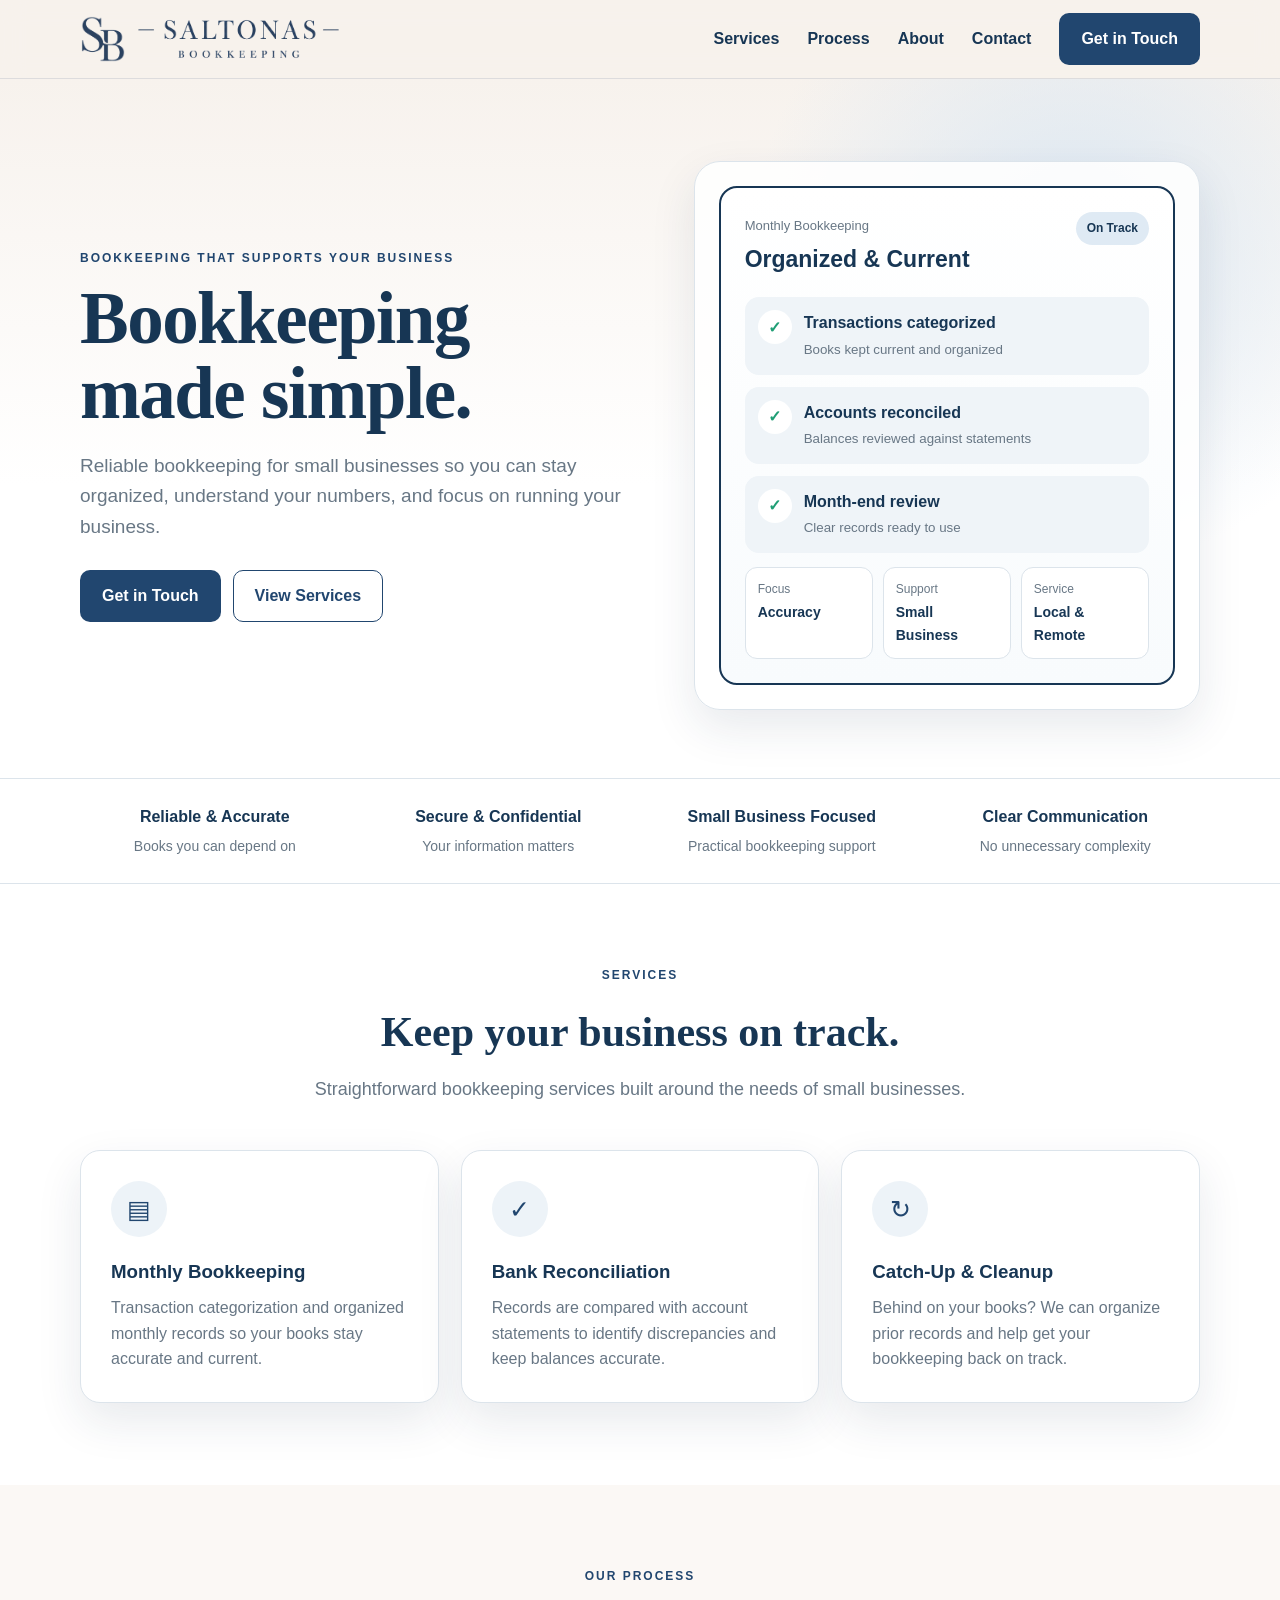
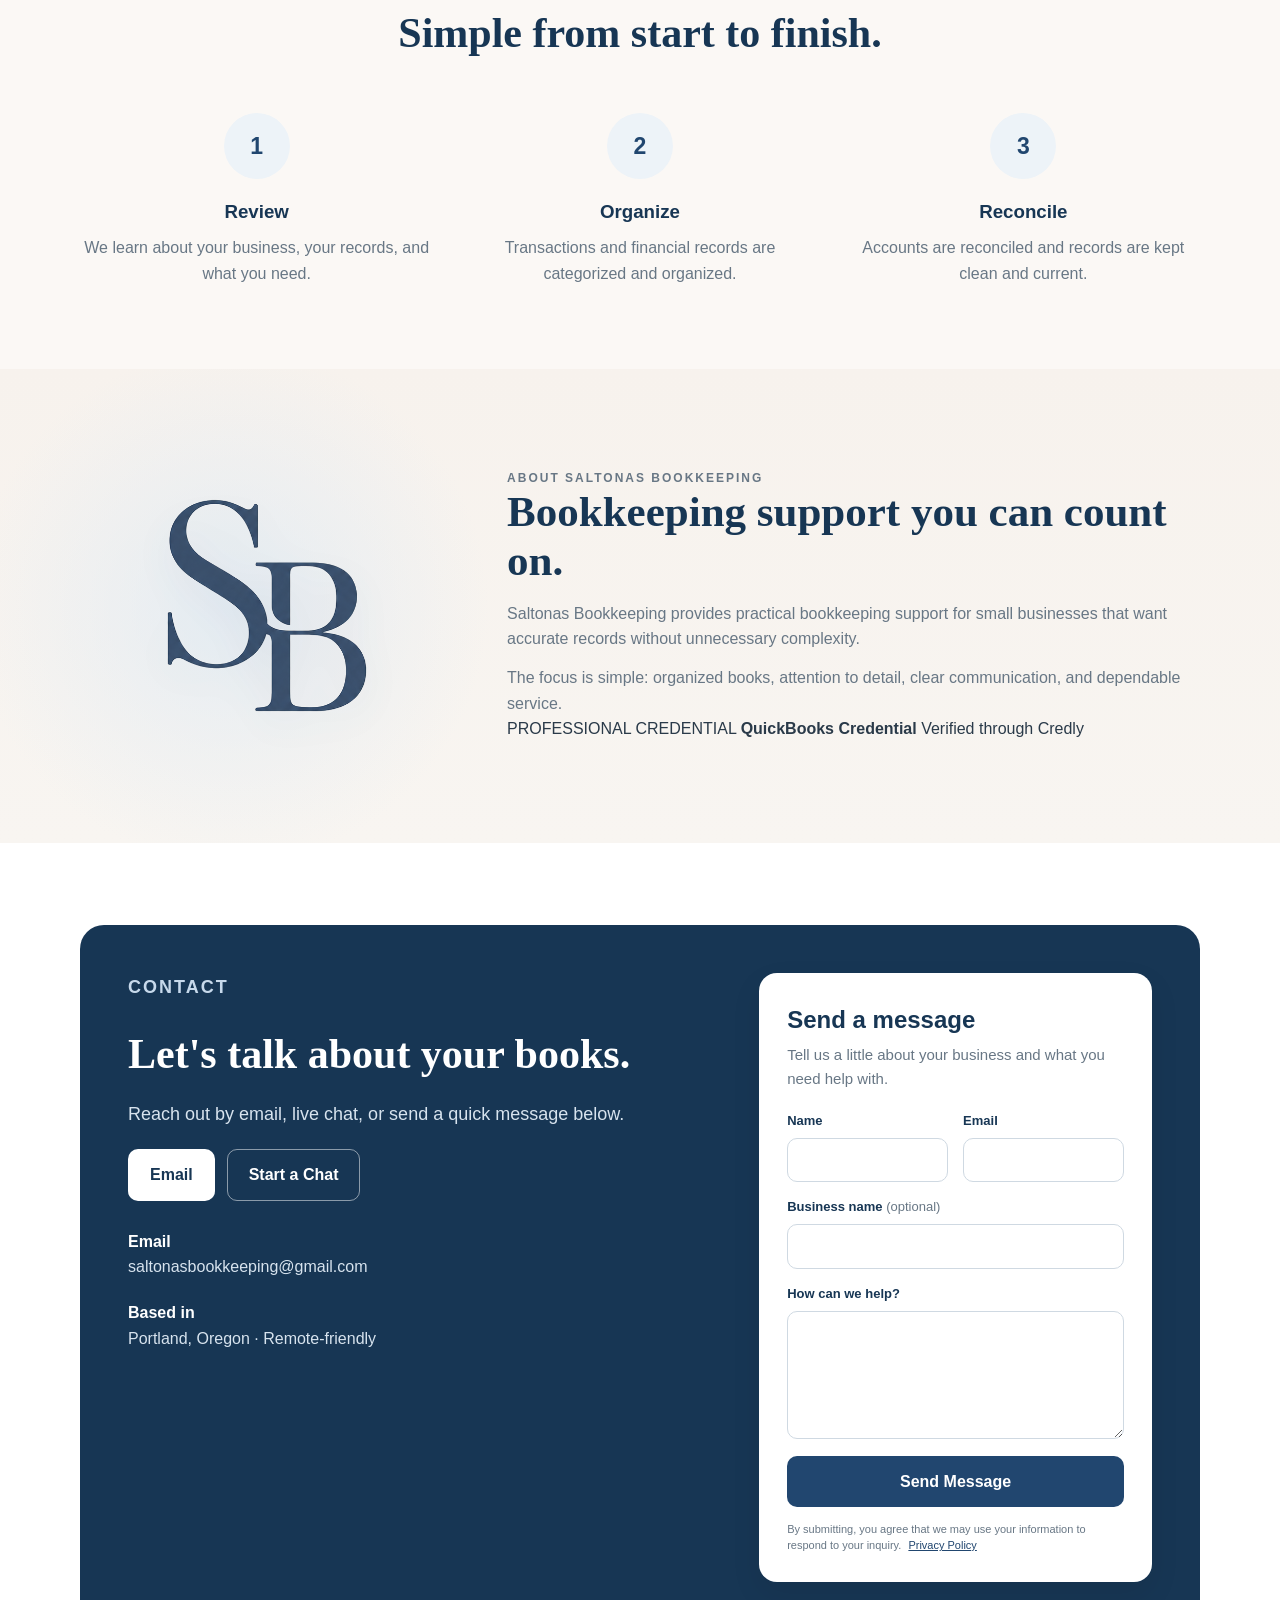
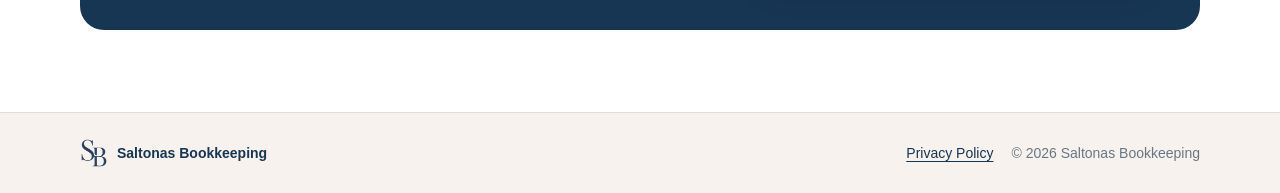
==== commit b4631b01: "Add Credly badge and improve site SEO" ====
--- a/index.html
+++ b/index.html
@@ -4,14 +4,71 @@
   <meta charset="UTF-8" />
   <meta name="viewport" content="width=device-width, initial-scale=1.0" />
   <meta name="theme-color" content="#f7f2ed" />
-  <title>Saltonas Bookkeeping | Bookkeeping for Small Businesses</title>
-  <meta name="description" content="Reliable bookkeeping for small businesses. Monthly bookkeeping, bank reconciliation, and catch-up bookkeeping." />
+  <title>Saltonas Bookkeeping | Portland OR Small Business Bookkeeping</title>
+  <meta name="description" content="Portland, Oregon bookkeeping for small businesses, including monthly bookkeeping, bank reconciliation, and catch-up or cleanup bookkeeping. Local and remote service." />
   <link rel="icon" href="favicon.ico" sizes="any" />
   <link rel="icon" type="image/png" sizes="32x32" href="favicon-32x32.png" />
   <link rel="apple-touch-icon" sizes="180x180" href="apple-touch-icon.png" />
   <link rel="manifest" href="site.webmanifest" />
   <link rel="canonical" href="https://saltonasbookkeeping.com/" />
+  <meta property="og:type" content="website" />
+  <meta property="og:site_name" content="Saltonas Bookkeeping" />
+  <meta property="og:title" content="Saltonas Bookkeeping | Portland OR Small Business Bookkeeping" />
+  <meta property="og:description" content="Reliable bookkeeping for small businesses in Portland, Oregon and remotely." />
+  <meta property="og:url" content="https://saltonasbookkeeping.com/" />
+  <meta property="og:image" content="https://saltonasbookkeeping.com/icon-512.png" />
+  <meta name="twitter:card" content="summary" />
   <link rel="stylesheet" href="styles.css" />
+
+  <script type="application/ld+json">
+  {
+    "@context": "https://schema.org",
+    "@type": "ProfessionalService",
+    "name": "Saltonas Bookkeeping",
+    "legalName": "Saltonas Bookkeeping LLC",
+    "url": "https://saltonasbookkeeping.com/",
+    "logo": "https://saltonasbookkeeping.com/icon-512.png",
+    "email": "saltonasbookkeeping@gmail.com",
+    "description": "Bookkeeping services for small businesses, including monthly bookkeeping, bank reconciliation, and catch-up or cleanup bookkeeping.",
+    "areaServed": [
+      {
+        "@type": "City",
+        "name": "Portland"
+      },
+      {
+        "@type": "State",
+        "name": "Oregon"
+      }
+    ],
+    "hasOfferCatalog": {
+      "@type": "OfferCatalog",
+      "name": "Bookkeeping Services",
+      "itemListElement": [
+        {
+          "@type": "Offer",
+          "itemOffered": {
+            "@type": "Service",
+            "name": "Monthly Bookkeeping"
+          }
+        },
+        {
+          "@type": "Offer",
+          "itemOffered": {
+            "@type": "Service",
+            "name": "Bank Reconciliation"
+          }
+        },
+        {
+          "@type": "Offer",
+          "itemOffered": {
+            "@type": "Service",
+            "name": "Catch-Up and Cleanup Bookkeeping"
+          }
+        }
+      ]
+    }
+  }
+  </script>
 </head>
 <body>
   <header class="site-header">
@@ -207,6 +264,20 @@
             The focus is simple: organized books, attention to detail, clear communication,
             and dependable service.
           </p>
+
+          <div class="credential-card" aria-label="Professional credential">
+            <div class="credential-copy">
+              <span class="credential-kicker" data-i18n="credential_kicker">PROFESSIONAL CREDENTIAL</span>
+              <strong data-i18n="credential_title">QuickBooks Credential</strong>
+              <span data-i18n="credential_verified">Verified through Credly</span>
+            </div>
+            <div class="credly-badge">
+              <div data-iframe-width="150"
+                   data-iframe-height="270"
+                   data-share-badge-id="29b4f75f-d064-4464-b614-9fa7048b4021"
+                   data-share-badge-host="https://www.credly.com"></div>
+            </div>
+          </div>
         </div>
       </div>
     </section>
@@ -347,6 +418,9 @@
         about_title: "Apoyo contable en el que puede confiar.",
         about_p1: "Saltonas Bookkeeping ofrece apoyo contable práctico para pequeños negocios que desean registros precisos sin complejidad innecesaria.",
         about_p2: "El enfoque es simple: libros organizados, atención al detalle, comunicación clara y servicio confiable.",
+        credential_kicker: "CREDENCIAL PROFESIONAL",
+        credential_title: "Credencial de QuickBooks",
+        credential_verified: "Verificada mediante Credly",
         contact_eyebrow: "CONTACTO",
         contact_title: "Hablemos de sus libros.",
         contact_intro: "Contáctenos por correo electrónico, chat en vivo o envíenos un mensaje rápido abajo.",
@@ -445,5 +519,6 @@
       });
     }
   </script>
+  <script type="text/javascript" async src="https://cdn.credly.com/assets/utilities/embed.js"></script>
 </body>
 </html>
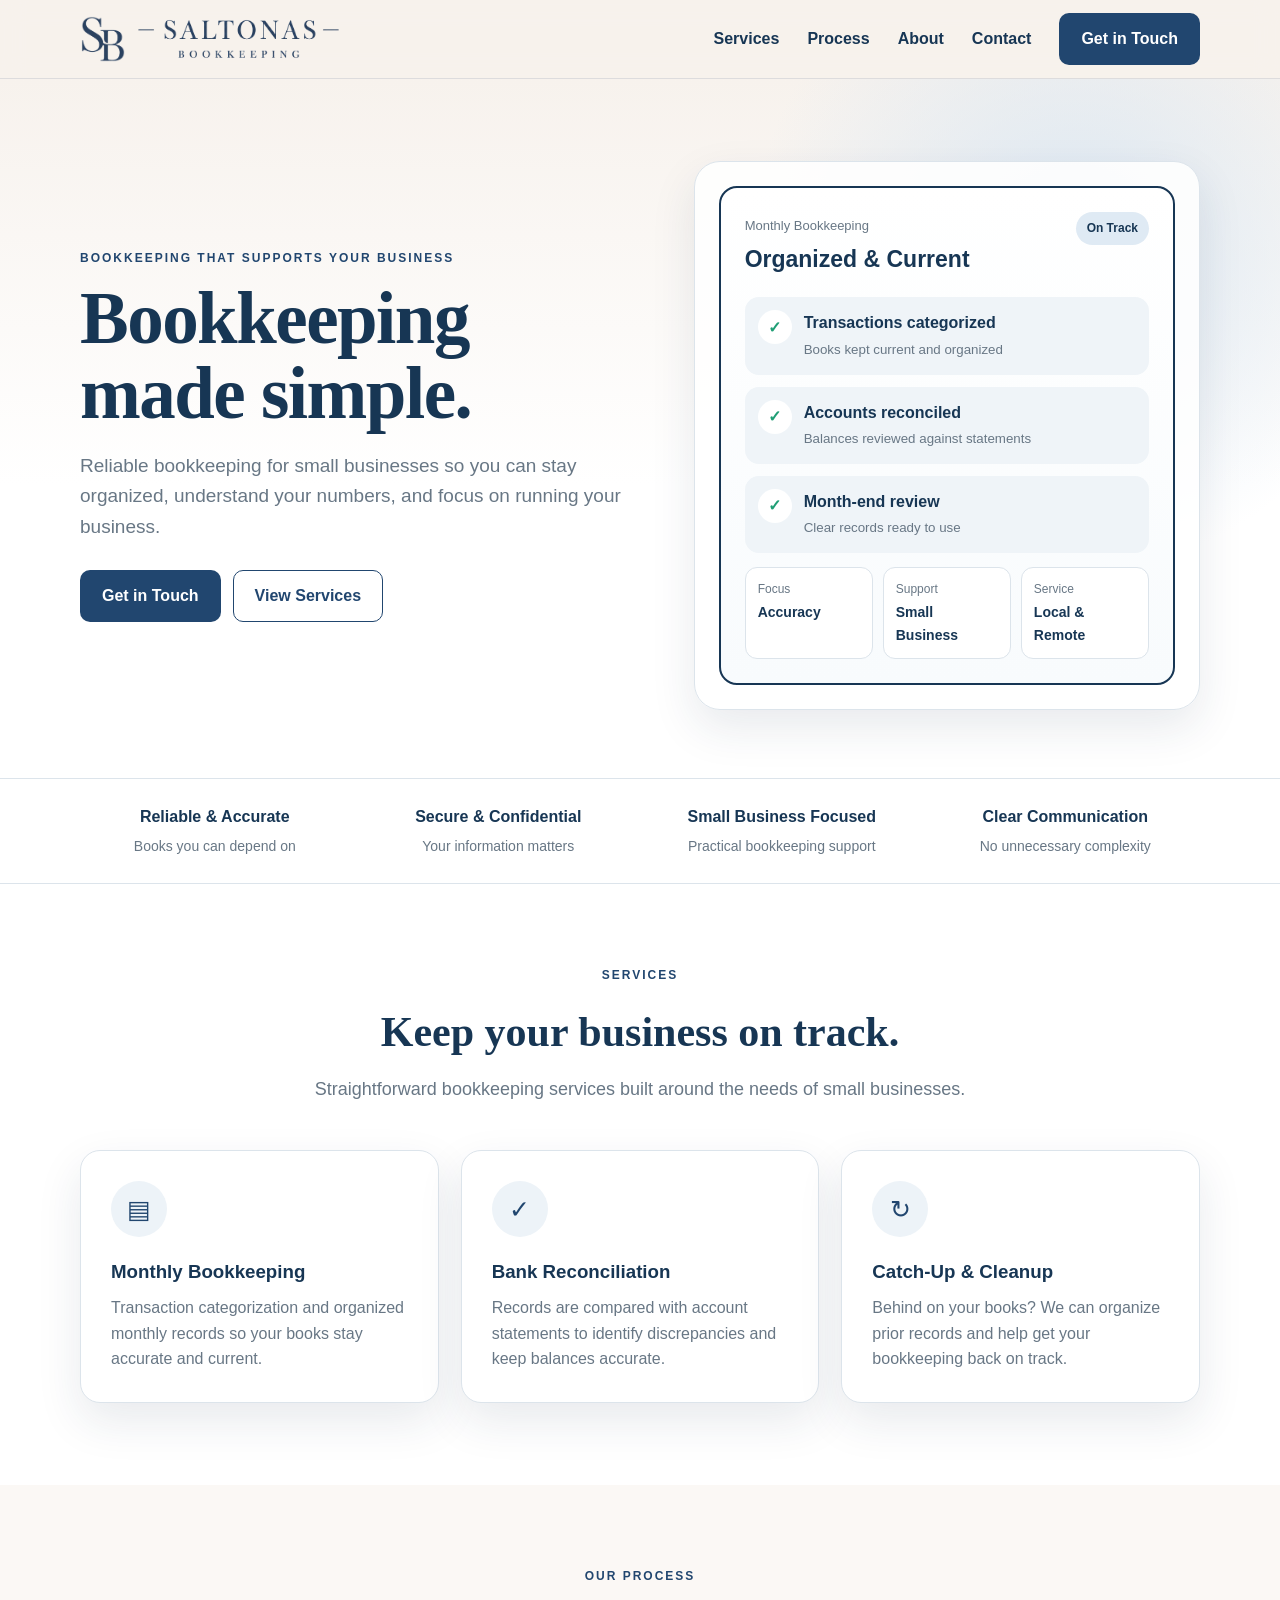
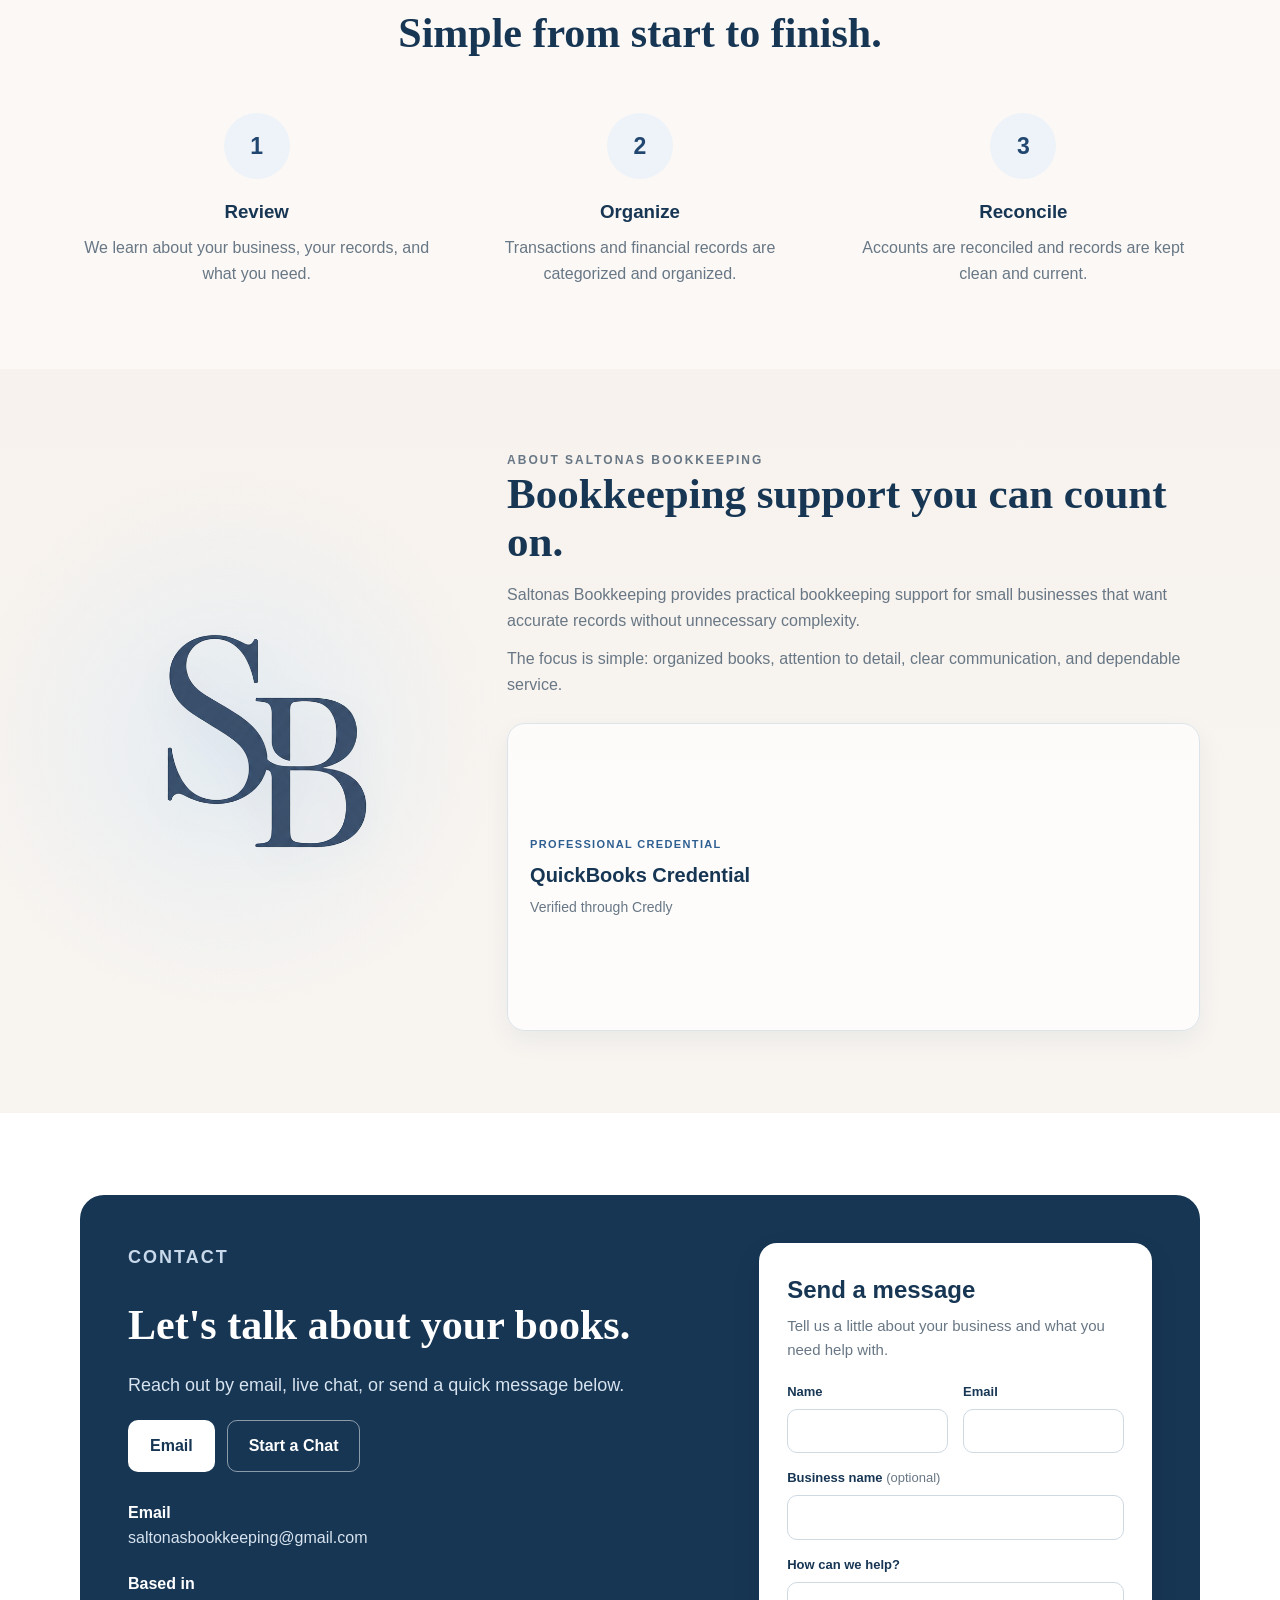
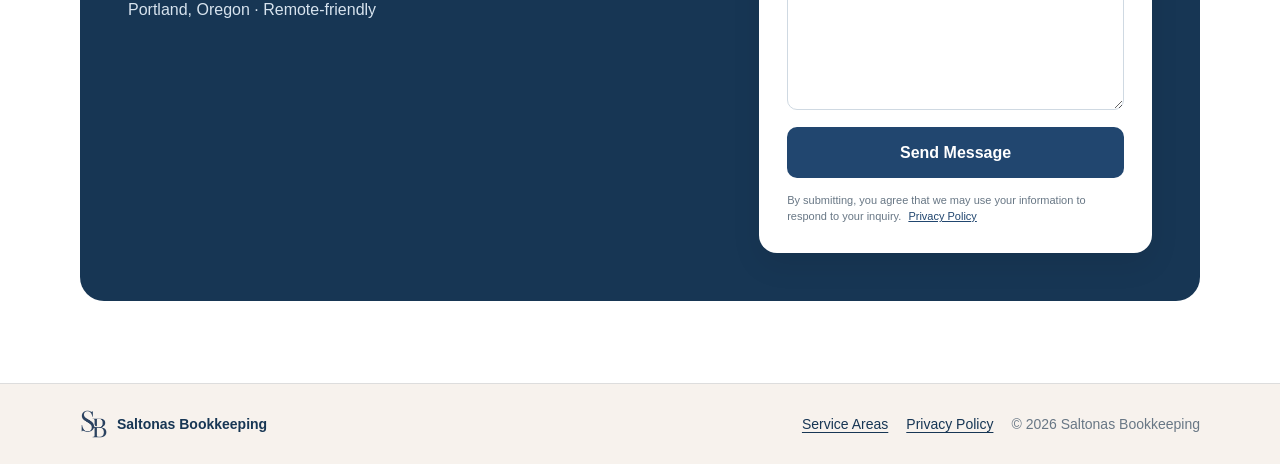
==== commit bfa86c43: "Add single footer discovery link to service area hub; keep homepage appearance and CSS" ====
--- a/index.html
+++ b/index.html
@@ -356,6 +356,7 @@
         <span>Saltonas Bookkeeping</span>
       </div>
       <div class="footer-right">
+        <a href="service-areas.html">Service Areas</a>
         <a href="privacy.html" data-i18n="privacy_policy">Privacy Policy</a>
         <span>© 2026 Saltonas Bookkeeping</span>
       </div>
--- a/styles.css
+++ b/styles.css
@@ -538,3 +538,55 @@
   .thanks-card{padding:36px 22px}
   .thanks-card h1{font-size:31px}
 }
+
+
+/* v8.2: Professional credential */
+.credential-card{
+  margin-top:26px;
+  display:flex;
+  align-items:center;
+  justify-content:space-between;
+  gap:24px;
+  padding:18px 22px;
+  border:1px solid var(--border);
+  border-radius:18px;
+  background:rgba(255,255,255,.72);
+  box-shadow:0 10px 26px rgba(23,54,84,.06);
+}
+.credential-copy{
+  display:grid;
+  gap:5px;
+  min-width:0;
+}
+.credential-kicker{
+  color:var(--blue);
+  font-size:11px;
+  font-weight:800;
+  letter-spacing:1.35px;
+}
+.credential-copy strong{
+  color:var(--navy-dark);
+  font-size:20px;
+}
+.credential-copy > span:last-child{
+  color:var(--muted);
+  font-size:14px;
+}
+.credly-badge{
+  width:150px;
+  min-width:150px;
+  min-height:270px;
+  display:grid;
+  place-items:center;
+}
+@media(max-width:700px){
+  .credential-card{
+    margin-top:22px;
+    padding:18px;
+    flex-direction:column;
+    align-items:flex-start;
+  }
+  .credly-badge{
+    align-self:center;
+  }
+}
